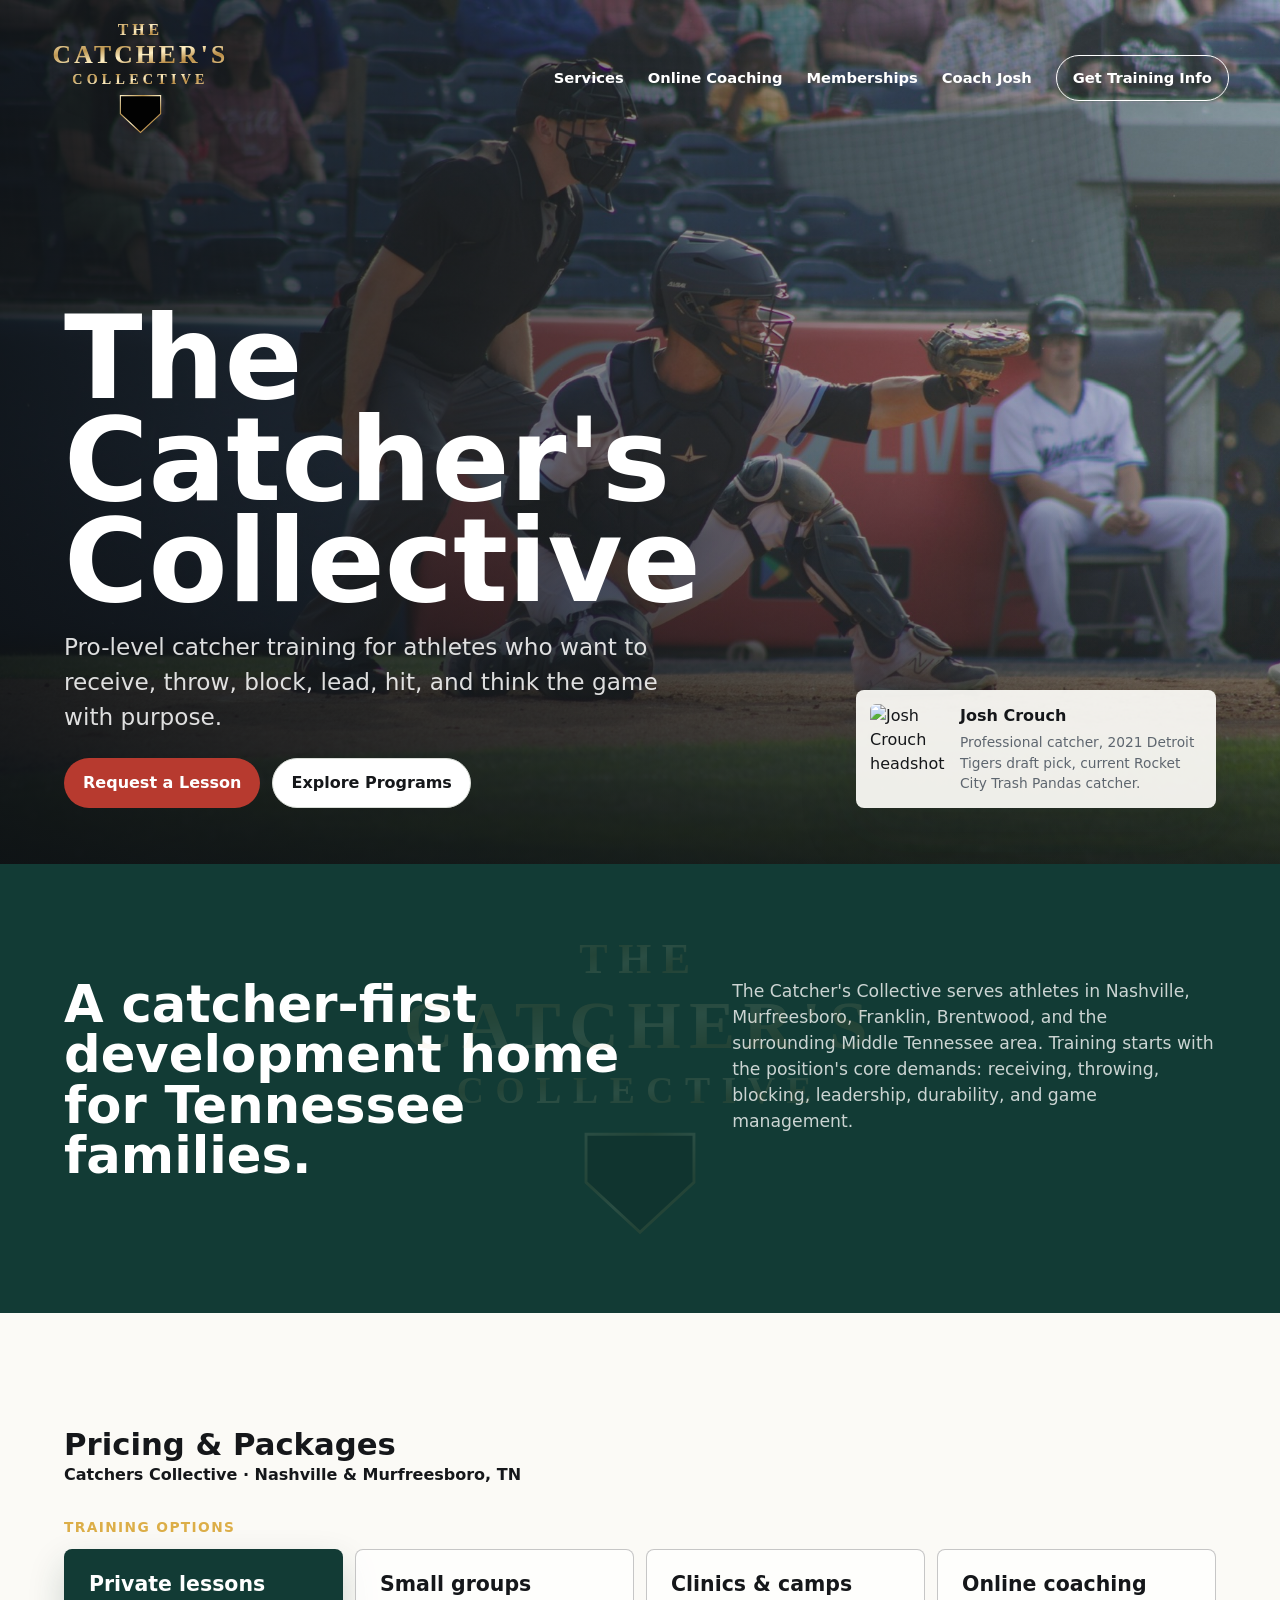
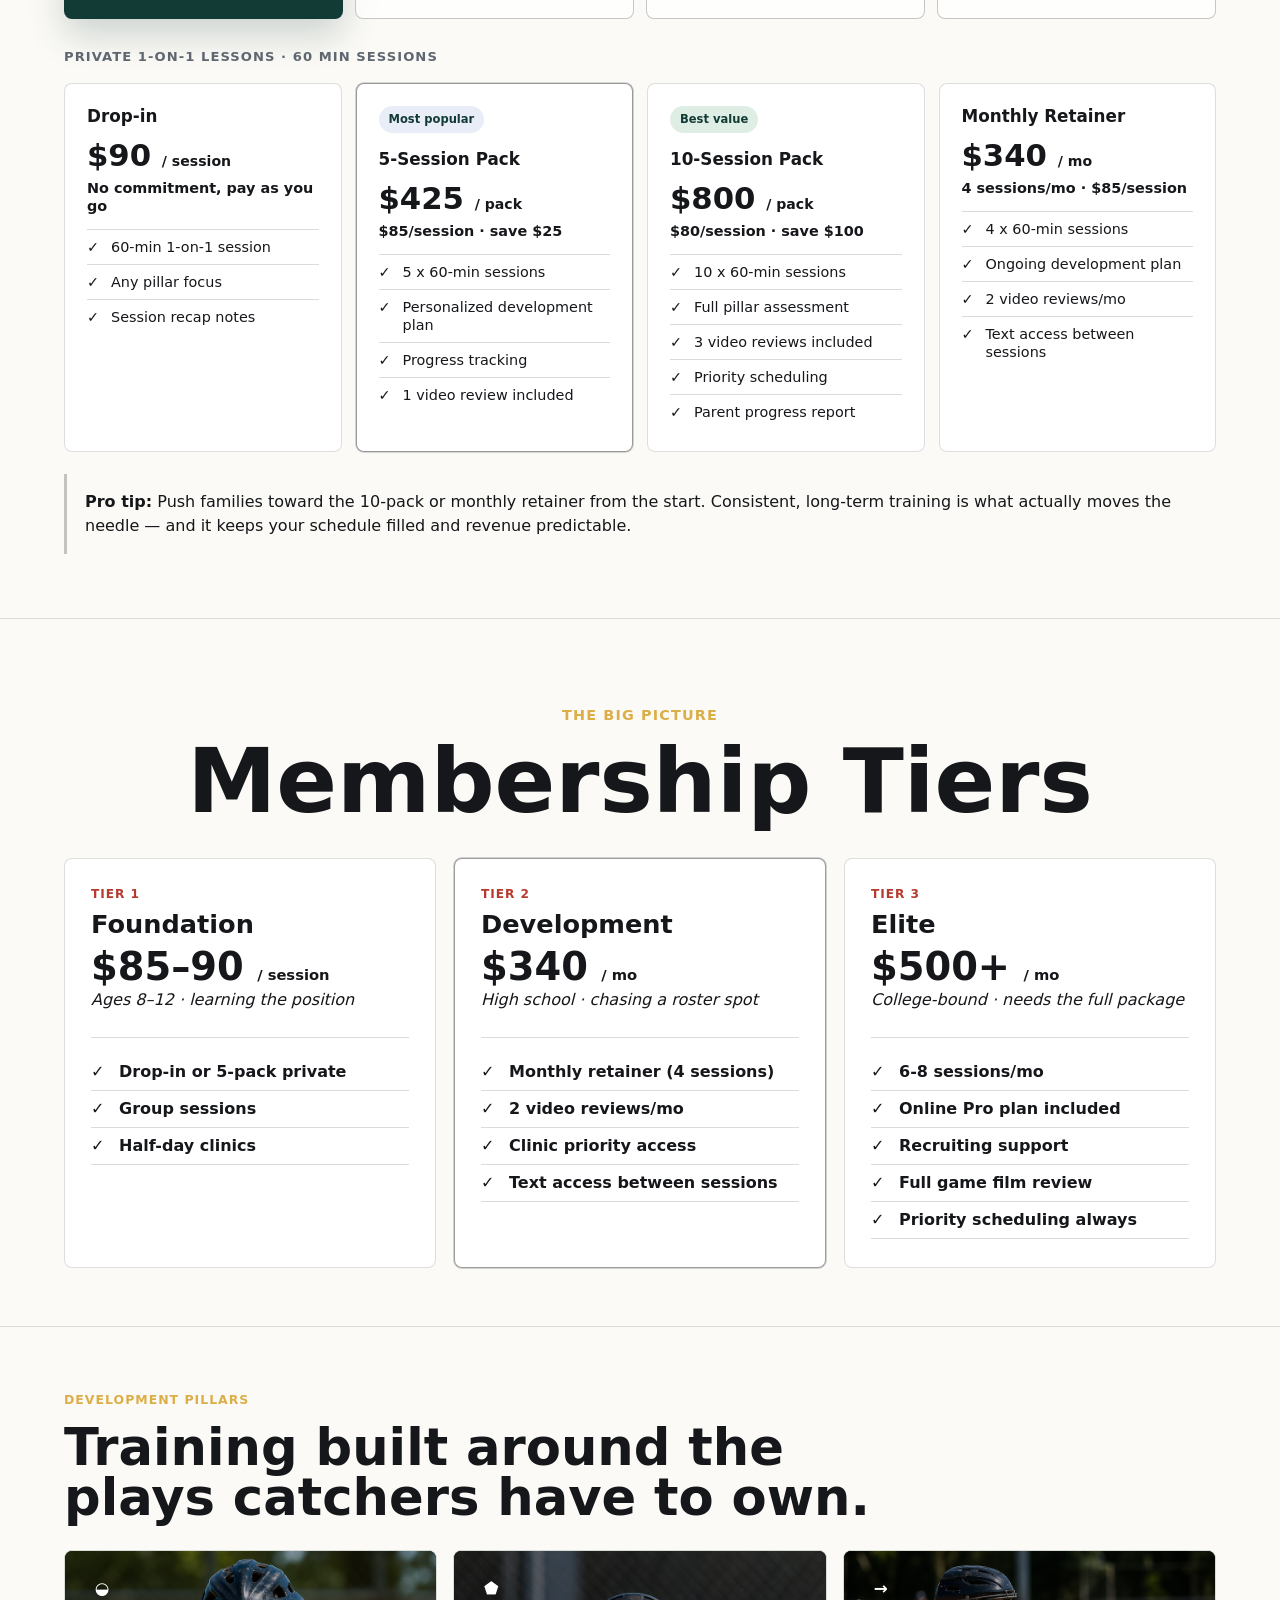
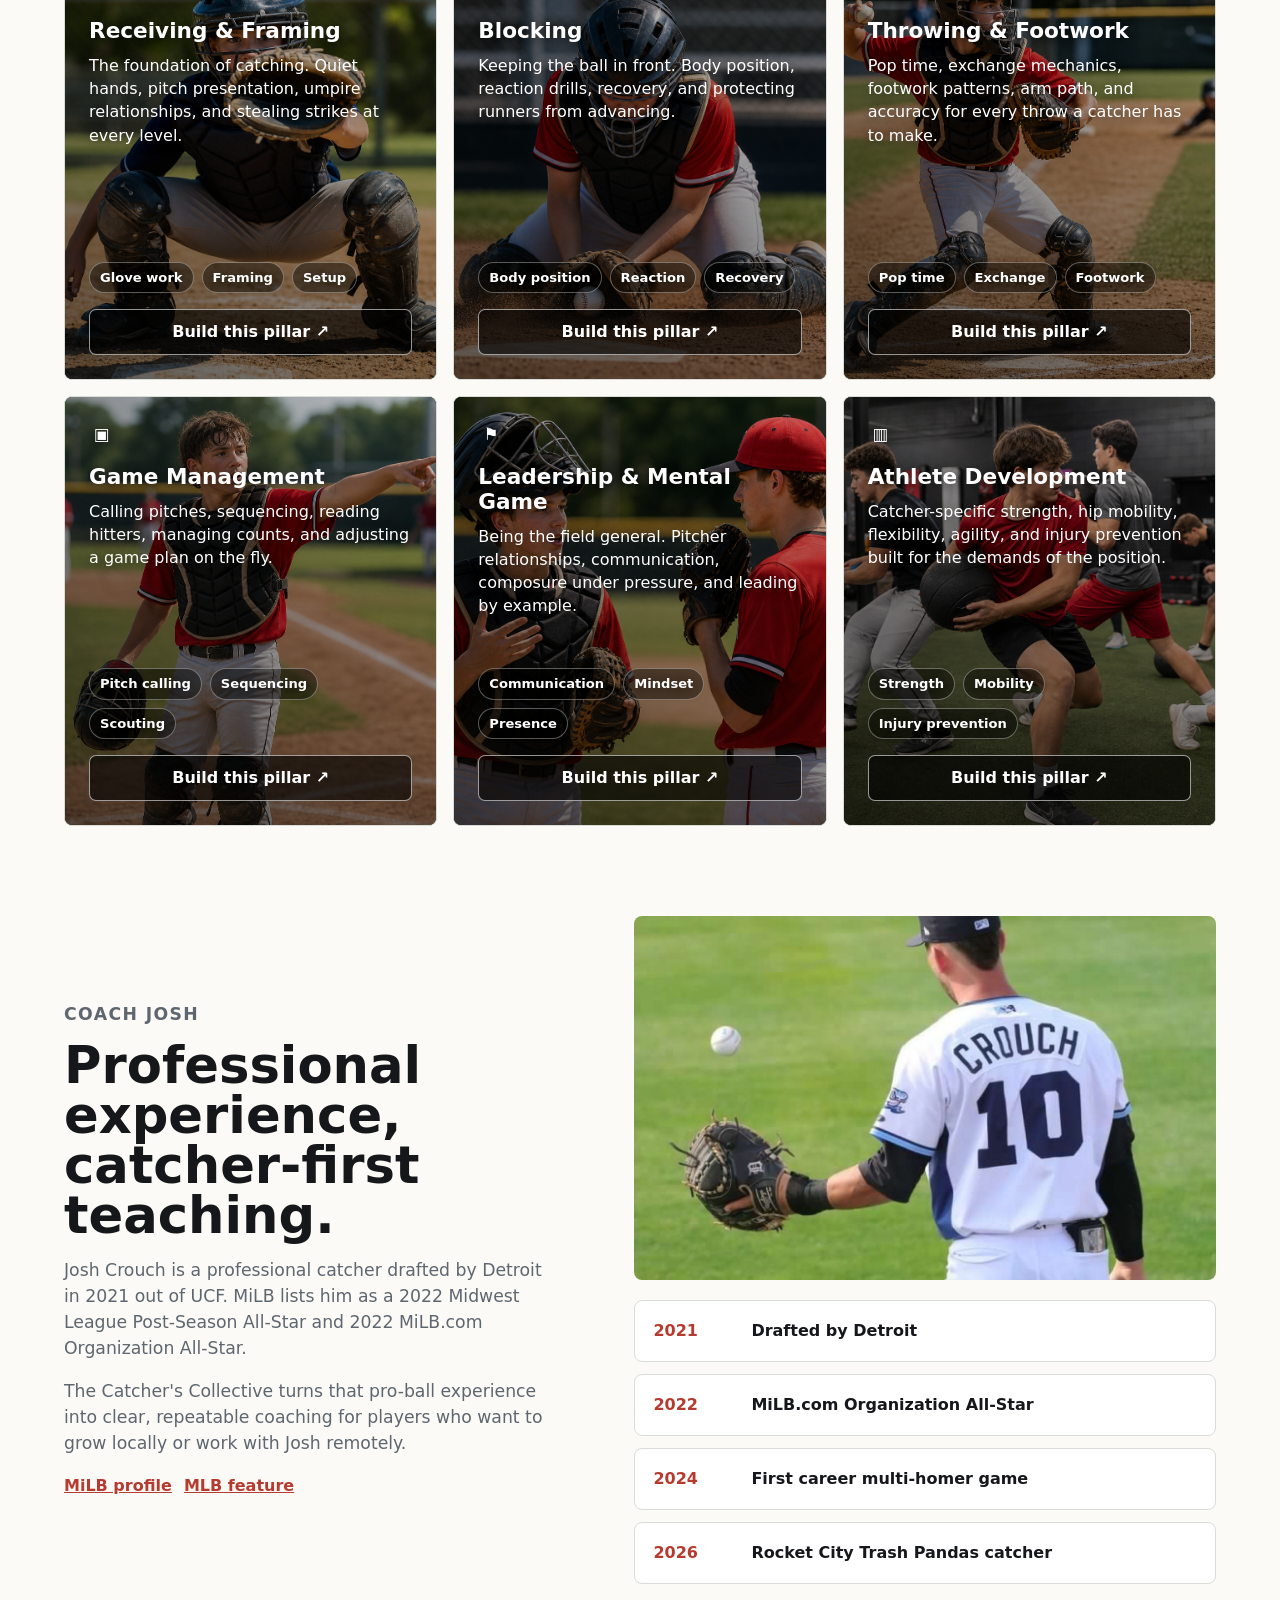
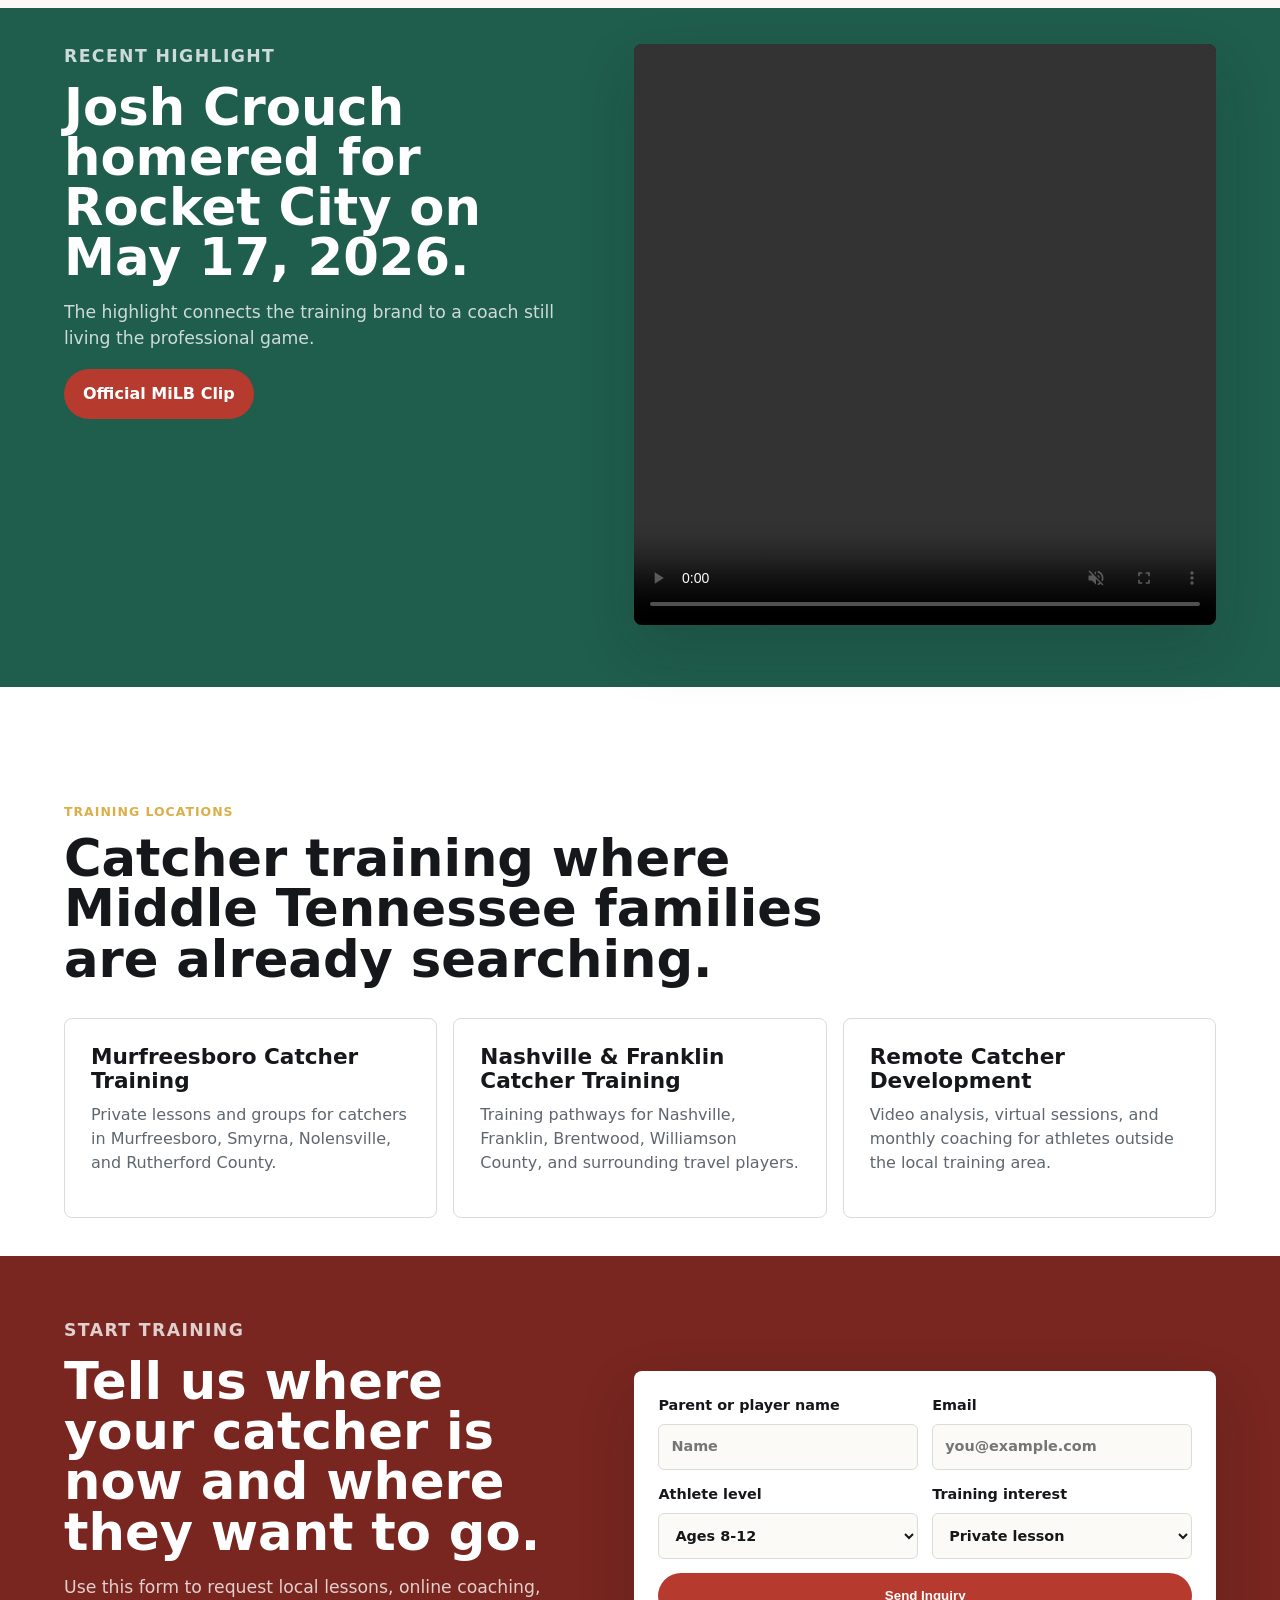
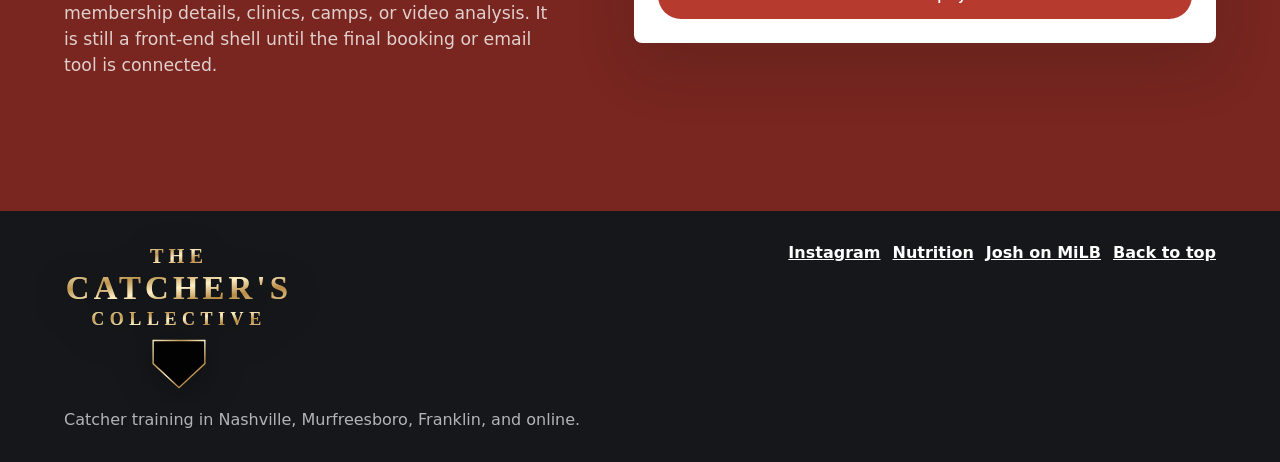
==== index.html @ 9e148c7b "Initial Catchers Collective site" ====
<!doctype html>
<html lang="en">
  <head>
    <meta charset="utf-8">
    <meta name="viewport" content="width=device-width, initial-scale=1">
    <title>The Catcher's Collective | Catcher Training in Nashville & Murfreesboro, TN</title>
    <meta
      name="description"
      content="Catcher training, group lessons, hitting instruction, online coaching, and virtual catcher development from pro catcher Josh Crouch in Middle Tennessee."
    >
    <link rel="preconnect" href="https://img.mlbstatic.com">
    <link rel="stylesheet" href="styles.css?v=20260529-solid-scroll-header">
  </head>
  <body>
    <header class="site-header" data-header>
      <a class="brand" href="#top" aria-label="The Catcher's Collective home">
        <img class="brand-logo" src="assets/brand/catchers-collective-wordmark.svg" alt="The Catcher's Collective logo">
        <span class="sr-only">The Catcher's Collective</span>
      </a>
      <nav class="nav" aria-label="Primary navigation">
        <a href="#services">Services</a>
        <a href="#training" data-package-link="online">Online Coaching</a>
        <a href="#memberships">Memberships</a>
        <a href="#coach">Coach Josh</a>
        <a class="nav-cta" href="#contact">Get Training Info</a>
      </nav>
    </header>

    <main id="top">
      <section class="hero">
        <img
          class="hero-media"
          src="assets/photos/josh-receiving-game.jpeg"
          alt="Josh Crouch receiving behind the plate during a game"
        >
        <div class="hero-overlay"></div>
        <div class="hero-content">
          <h1>The Catcher's Collective</h1>
          <p class="hero-copy">
            Pro-level catcher training for athletes who want to receive, throw, block, lead, hit,
            and think the game with purpose.
          </p>
          <div class="hero-actions">
            <a class="button primary" href="#contact">Request a Lesson</a>
            <a class="button secondary" href="#training">Explore Programs</a>
          </div>
        </div>
        <aside class="hero-panel" aria-label="Coach profile">
          <img
            src="https://img.mlbstatic.com/mlb-photos/image/upload/c_fill,g_auto/w_360/v1/people/676509/headshot/milb/current"
            alt="Josh Crouch headshot"
          >
          <div>
            <strong>Josh Crouch</strong>
            <span>Professional catcher, 2021 Detroit Tigers draft pick, current Rocket City Trash Pandas catcher.</span>
          </div>
        </aside>
      </section>

      <section id="services" class="intro band">
        <img class="section-brand-badge" src="assets/brand/catchers-collective-wordmark.svg" alt="" aria-hidden="true">
        <div class="intro-grid">
          <h2>A catcher-first development home for Tennessee families.</h2>
          <p>
            The Catcher's Collective serves athletes in Nashville, Murfreesboro, Franklin, Brentwood,
            and the surrounding Middle Tennessee area. Training starts with the position's core
            demands: receiving, throwing, blocking, leadership, durability, and game management.
          </p>
        </div>
      </section>

      <section id="training" class="section training-section">
        <div class="packages-header">
          <h2>Pricing &amp; Packages</h2>
          <p>Catchers Collective &middot; Nashville &amp; Murfreesboro, TN</p>
        </div>
        <p class="package-tabs-label">Training options</p>
        <div class="package-tabs" aria-label="Pricing package types">
          <button class="active" type="button" data-package-tab="private" aria-current="true">Private lessons</button>
          <button type="button" data-package-tab="groups">Small groups</button>
          <button type="button" data-package-tab="clinics">Clinics &amp; camps</button>
          <button type="button" data-package-tab="online">Online coaching</button>
        </div>
        <p class="package-kicker" data-package-kicker>Private 1-on-1 lessons &middot; 60 min sessions</p>
        <div class="package-grid private-package-grid" data-package-grid>
          <article class="package-card">
            <h3>Drop-in</h3>
            <strong>$90 <small>/ session</small></strong>
            <p>No commitment, pay as you go</p>
            <ul>
              <li>60-min 1-on-1 session</li>
              <li>Any pillar focus</li>
              <li>Session recap notes</li>
            </ul>
          </article>
          <article class="package-card emphasized">
            <span class="package-badge">Most popular</span>
            <h3>5-Session Pack</h3>
            <strong>$425 <small>/ pack</small></strong>
            <p>$85/session &middot; save $25</p>
            <ul>
              <li>5 x 60-min sessions</li>
              <li>Personalized development plan</li>
              <li>Progress tracking</li>
              <li>1 video review included</li>
            </ul>
          </article>
          <article class="package-card">
            <span class="package-badge value">Best value</span>
            <h3>10-Session Pack</h3>
            <strong>$800 <small>/ pack</small></strong>
            <p>$80/session &middot; save $100</p>
            <ul>
              <li>10 x 60-min sessions</li>
              <li>Full pillar assessment</li>
              <li>3 video reviews included</li>
              <li>Priority scheduling</li>
              <li>Parent progress report</li>
            </ul>
          </article>
          <article class="package-card">
            <h3>Monthly Retainer</h3>
            <strong>$340 <small>/ mo</small></strong>
            <p>4 sessions/mo &middot; $85/session</p>
            <ul>
              <li>4 x 60-min sessions</li>
              <li>Ongoing development plan</li>
              <li>2 video reviews/mo</li>
              <li>Text access between sessions</li>
            </ul>
          </article>
        </div>
        <aside class="package-revenue" data-package-note>
          <strong>Pro tip:</strong>
          <span>
            Push families toward the 10-pack or monthly retainer from the start. Consistent,
            long-term training is what actually moves the needle &mdash; and it keeps your schedule
            filled and revenue predictable.
          </span>
        </aside>
      </section>

      <section id="memberships" class="section membership-section">
        <div class="section-heading">
          <p class="section-kicker">The big picture</p>
          <h2>Membership Tiers</h2>
        </div>
        <div class="membership-grid">
          <article class="membership-card">
            <span>Tier 1</span>
            <h3>Foundation</h3>
            <strong>$85&ndash;90 <small>/ session</small></strong>
            <p>Ages 8&ndash;12 &middot; learning the position</p>
            <ul>
              <li>Drop-in or 5-pack private</li>
              <li>Group sessions</li>
              <li>Half-day clinics</li>
            </ul>
          </article>
          <article class="membership-card emphasized">
            <span>Tier 2</span>
            <h3>Development</h3>
            <strong>$340 <small>/ mo</small></strong>
            <p>High school &middot; chasing a roster spot</p>
            <ul>
              <li>Monthly retainer (4 sessions)</li>
              <li>2 video reviews/mo</li>
              <li>Clinic priority access</li>
              <li>Text access between sessions</li>
            </ul>
          </article>
          <article class="membership-card">
            <span>Tier 3</span>
            <h3>Elite</h3>
            <strong>$500+ <small>/ mo</small></strong>
            <p>College-bound &middot; needs the full package</p>
            <ul>
              <li>6-8 sessions/mo</li>
              <li>Online Pro plan included</li>
              <li>Recruiting support</li>
              <li>Full game film review</li>
              <li>Priority scheduling always</li>
            </ul>
          </article>
        </div>
      </section>

      <section id="pillars" class="development-section">
        <div class="section-heading">
          <p class="section-kicker">Development pillars</p>
          <h2>Training built around the plays catchers have to own.</h2>
        </div>
        <div class="development-grid">
          <article class="development-card pillar-card image-pillar">
            <img src="assets/photos/youth-catcher-receiving.png" alt="Youth catcher squatted in receiving stance with glove extended">
            <div class="image-pillar-content">
              <span class="pillar-icon">◒</span>
              <h3>Receiving &amp; Framing</h3>
              <p>
                The foundation of catching. Quiet hands, pitch presentation, umpire relationships,
                and stealing strikes at every level.
              </p>
              <div class="pillar-tags">
                <span>Glove work</span>
                <span>Framing</span>
                <span>Setup</span>
              </div>
              <a href="#contact">Build this pillar ↗</a>
            </div>
          </article>
          <article class="development-card pillar-card image-pillar">
            <img src="assets/photos/youth-catcher-blocking.png" alt="Catcher in red uniform collapsed into blocking stance stopping a wild pitch">
            <div class="image-pillar-content">
              <span class="pillar-icon">⬟</span>
              <h3>Blocking</h3>
              <p>
                Keeping the ball in front. Body position, reaction drills, recovery, and protecting
                runners from advancing.
              </p>
              <div class="pillar-tags">
                <span>Body position</span>
                <span>Reaction</span>
                <span>Recovery</span>
              </div>
              <a href="#contact">Build this pillar ↗</a>
            </div>
          </article>
          <article class="development-card pillar-card image-pillar">
            <img src="assets/photos/youth-catcher-throwing.png" alt="Catcher in red uniform throwing to catch a runner stealing second base">
            <div class="image-pillar-content">
              <span class="pillar-icon">→</span>
              <h3>Throwing &amp; Footwork</h3>
              <p>
                Pop time, exchange mechanics, footwork patterns, arm path, and accuracy for every
                throw a catcher has to make.
              </p>
              <div class="pillar-tags">
                <span>Pop time</span>
                <span>Exchange</span>
                <span>Footwork</span>
              </div>
              <a href="#contact">Build this pillar ↗</a>
            </div>
          </article>
          <article class="development-card pillar-card image-pillar">
            <img src="assets/photos/youth-catcher-game-management.png" alt="Catcher with helmet off pointing toward the field to manage the defense">
            <div class="image-pillar-content">
              <span class="pillar-icon">▣</span>
              <h3>Game Management</h3>
              <p>
                Calling pitches, sequencing, reading hitters, managing counts, and adjusting a game
                plan on the fly.
              </p>
              <div class="pillar-tags">
                <span>Pitch calling</span>
                <span>Sequencing</span>
                <span>Scouting</span>
              </div>
              <a href="#contact">Build this pillar ↗</a>
            </div>
          </article>
          <article class="development-card pillar-card image-pillar">
            <img src="assets/photos/youth-catcher-leadership.png" alt="Catcher and pitcher talking on the field during a mound visit">
            <div class="image-pillar-content">
              <span class="pillar-icon">⚑</span>
              <h3>Leadership &amp; Mental Game</h3>
              <p>
                Being the field general. Pitcher relationships, communication, composure under
                pressure, and leading by example.
              </p>
              <div class="pillar-tags">
                <span>Communication</span>
                <span>Mindset</span>
                <span>Presence</span>
              </div>
              <a href="#contact">Build this pillar ↗</a>
            </div>
          </article>
          <article class="development-card pillar-card image-pillar">
            <img src="assets/photos/youth-baseball-gym-training.png" alt="Youth baseball players training together in a gym for strength and mobility">
            <div class="image-pillar-content">
              <span class="pillar-icon">▥</span>
              <h3>Athlete Development</h3>
              <p>
                Catcher-specific strength, hip mobility, flexibility, agility, and injury prevention
                built for the demands of the position.
              </p>
              <div class="pillar-tags">
                <span>Strength</span>
                <span>Mobility</span>
                <span>Injury prevention</span>
              </div>
              <a href="#contact">Build this pillar ↗</a>
            </div>
          </article>
        </div>
      </section>

      <section id="coach" class="section coach-section">
        <div class="coach-copy">
          <p class="section-kicker">Coach Josh</p>
          <h2>Professional experience, catcher-first teaching.</h2>
          <p>
            Josh Crouch is a professional catcher drafted by Detroit in 2021 out of UCF. MiLB lists
            him as a 2022 Midwest League Post-Season All-Star and 2022 MiLB.com Organization All-Star.
          </p>
          <p>
            The Catcher's Collective turns that pro-ball experience into clear, repeatable coaching
            for players who want to grow locally or work with Josh remotely.
          </p>
          <div class="source-links">
            <a href="https://www.milb.com/player/josh-crouch-676509" target="_blank" rel="noreferrer">MiLB profile</a>
            <a href="https://www.mlb.com/news/josh-crouch-joins-tigers-top-prospects" target="_blank" rel="noreferrer">MLB feature</a>
          </div>
        </div>
        <div class="timeline" aria-label="Josh Crouch career notes">
          <img class="timeline-photo" src="assets/photos/josh-crouch-back.jpeg" alt="Josh Crouch in uniform with Crouch number 10 on his back">
          <div><span>2021</span><strong>Drafted by Detroit</strong></div>
          <div><span>2022</span><strong>MiLB.com Organization All-Star</strong></div>
          <div><span>2024</span><strong>First career multi-homer game</strong></div>
          <div><span>2026</span><strong>Rocket City Trash Pandas catcher</strong></div>
        </div>
      </section>

      <section id="highlight" class="section highlight">
        <div class="highlight-copy">
          <p class="section-kicker">Recent highlight</p>
          <h2>Josh Crouch homered for Rocket City on May 17, 2026.</h2>
          <p>
            The highlight connects the training brand to a coach still living the professional game.
          </p>
          <a class="button primary" href="https://www.milb.com/video/josh-crouch-homers-1-on-a-fly-ball-to-left-field?t=playerid-676509" target="_blank" rel="noreferrer">
            Official MiLB Clip
          </a>
        </div>
        <div class="video-panel">
          <video
            src="assets/josh-crouch-home-run.mp4"
            title="Josh Crouch home run highlight"
            autoplay
            muted
            loop
            playsinline
            preload="metadata"
            controls
            data-autoplay-video
          ></video>
        </div>
      </section>

      <section class="section locations">
        <div class="section-heading">
          <p class="section-kicker">Training locations</p>
          <h2>Catcher training where Middle Tennessee families are already searching.</h2>
        </div>
        <div class="location-grid">
          <article>
            <h3>Murfreesboro Catcher Training</h3>
            <p>Private lessons and groups for catchers in Murfreesboro, Smyrna, Nolensville, and Rutherford County.</p>
          </article>
          <article>
            <h3>Nashville & Franklin Catcher Training</h3>
            <p>Training pathways for Nashville, Franklin, Brentwood, Williamson County, and surrounding travel players.</p>
          </article>
          <article>
            <h3>Remote Catcher Development</h3>
            <p>Video analysis, virtual sessions, and monthly coaching for athletes outside the local training area.</p>
          </article>
        </div>
      </section>

      <section id="contact" class="contact-section">
        <div>
          <p class="section-kicker">Start training</p>
          <h2>Tell us where your catcher is now and where they want to go.</h2>
          <p>
            Use this form to request local lessons, online coaching, membership details, clinics,
            camps, or video analysis. It is still a front-end shell until the final booking or email
            tool is connected.
          </p>
        </div>
        <form class="lead-form" action="#" method="post">
          <label>
            Parent or player name
            <input name="name" type="text" placeholder="Name">
          </label>
          <label>
            Email
            <input name="email" type="email" placeholder="you@example.com">
          </label>
          <label>
            Athlete level
            <select name="level">
              <option>Ages 8-12</option>
              <option>Middle school</option>
              <option>High school</option>
              <option>College-bound</option>
              <option>Remote player</option>
            </select>
          </label>
          <label>
            Training interest
            <select name="interest">
              <option>Private lesson</option>
              <option>Small group</option>
              <option>Clinic or camp</option>
              <option>Video analysis</option>
              <option>Online Starter Plan</option>
              <option>Online Pro Plan</option>
              <option>Elite membership</option>
            </select>
          </label>
          <button class="button primary" type="submit">Send Inquiry</button>
        </form>
      </section>
    </main>

    <footer class="footer">
      <div>
        <img class="footer-logo" src="assets/brand/catchers-collective-wordmark.svg" alt="The Catcher's Collective">
        <span>Catcher training in Nashville, Murfreesboro, Franklin, and online.</span>
      </div>
      <div class="footer-links">
        <a href="https://www.instagram.com/joshua__crouch/" target="_blank" rel="noreferrer">Instagram</a>
        <a href="idlife.html">Nutrition</a>
        <a href="https://www.milb.com/player/josh-crouch-676509" target="_blank" rel="noreferrer">Josh on MiLB</a>
        <a href="#top">Back to top</a>
      </div>
    </footer>

    <script src="script.js?v=20260529-sticky-hover-tabs"></script>
  </body>
</html>
---- styles.css ----
:root {
  --ink: #15171a;
  --muted: #5e666f;
  --paper: #fbfaf6;
  --white: #ffffff;
  --line: #d9ddd7;
  --clay: #b73a2f;
  --clay-dark: #78261f;
  --field: #1f5d4c;
  --field-dark: #123b35;
  --gold: #dcae48;
  --sky: #dfeaf0;
  --shadow: 0 24px 60px rgba(21, 23, 26, 0.16);
}

* {
  box-sizing: border-box;
}

html {
  scroll-behavior: smooth;
}

body {
  margin: 0;
  color: var(--ink);
  background: var(--paper);
  font-family: Inter, ui-sans-serif, system-ui, -apple-system, BlinkMacSystemFont, "Segoe UI", sans-serif;
  line-height: 1.5;
  overflow-x: hidden;
}

a {
  color: inherit;
}

img {
  display: block;
  max-width: 100%;
}

.site-header {
  position: fixed;
  top: 0;
  left: 0;
  z-index: 20;
  width: 100%;
  display: flex;
  align-items: center;
  justify-content: space-between;
  gap: 24px;
  padding: 18px clamp(18px, 4vw, 56px);
  color: var(--white);
  transition: background 180ms ease, color 180ms ease, box-shadow 180ms ease;
}

.site-header::before {
  display: none;
}

.site-header.scrolled {
  color: var(--white);
  background: rgba(3, 3, 2, 0.92);
  box-shadow: 0 8px 30px rgba(21, 23, 26, 0.22);
  backdrop-filter: blur(14px);
}

.site-header.compact {
  color: var(--white);
  background: rgba(3, 3, 2, 0.92);
  box-shadow: 0 8px 30px rgba(21, 23, 26, 0.22);
  backdrop-filter: blur(14px);
}

.brand {
  display: inline-flex;
  align-items: center;
  gap: 10px;
  font-weight: 800;
  text-decoration: none;
  letter-spacing: 0;
}

.brand-logo {
  width: clamp(146px, 14vw, 218px);
  height: auto;
  display: block;
  border-radius: 4px;
  filter: drop-shadow(0 8px 16px rgba(0, 0, 0, 0.24));
}

.sr-only {
  position: absolute;
  width: 1px;
  height: 1px;
  padding: 0;
  margin: -1px;
  overflow: hidden;
  clip: rect(0, 0, 0, 0);
  white-space: nowrap;
  border: 0;
}

.nav {
  display: flex;
  align-items: center;
  gap: clamp(12px, 2vw, 24px);
  font-size: 0.92rem;
  font-weight: 700;
}

.nav a {
  text-decoration: none;
}

.nav-cta {
  padding: 11px 16px;
  border: 1px solid currentColor;
  border-radius: 999px;
}

.hero {
  position: relative;
  min-height: 96vh;
  display: grid;
  align-items: end;
  padding: 140px clamp(18px, 5vw, 72px) 56px;
  overflow: hidden;
  color: var(--white);
}

.hero-media,
.hero-overlay {
  position: absolute;
  inset: 0;
  width: 100%;
  height: 100%;
}

.hero-media {
  object-fit: cover;
}

.hero-overlay {
  background:
    linear-gradient(90deg, rgba(12, 16, 20, 0.86) 0%, rgba(12, 16, 20, 0.54) 46%, rgba(12, 16, 20, 0.1) 100%),
    linear-gradient(0deg, rgba(12, 16, 20, 0.86) 0%, rgba(12, 16, 20, 0) 48%);
}

.hero-content {
  position: relative;
  z-index: 2;
  width: min(760px, 100%);
  min-width: 0;
}

.eyebrow,
.section-kicker {
  margin: 0 0 12px;
  color: var(--gold);
  font-size: 0.78rem;
  font-weight: 900;
  letter-spacing: 0.08em;
  text-transform: uppercase;
}

h1,
h2,
h3,
p {
  margin-top: 0;
}

h1 {
  margin-bottom: 18px;
  max-width: 780px;
  font-size: clamp(3.2rem, 9vw, 8.7rem);
  line-height: 0.88;
  letter-spacing: 0;
  overflow-wrap: break-word;
}

h2 {
  margin-bottom: 18px;
  font-size: clamp(2rem, 4vw, 4.6rem);
  line-height: 0.98;
  letter-spacing: 0;
  overflow-wrap: break-word;
}

h3 {
  margin-bottom: 10px;
  font-size: 1.35rem;
  line-height: 1.12;
}

.hero-copy {
  max-width: 650px;
  color: rgba(255, 255, 255, 0.86);
  font-size: clamp(1.1rem, 2vw, 1.45rem);
}

.hero-actions,
.source-links,
.footer-links {
  display: flex;
  flex-wrap: wrap;
  gap: 12px;
}

.button {
  display: inline-flex;
  align-items: center;
  justify-content: center;
  min-height: 46px;
  padding: 12px 18px;
  border-radius: 999px;
  font-weight: 900;
  text-decoration: none;
  border: 1px solid transparent;
  cursor: pointer;
}

.button.primary {
  color: var(--white);
  background: var(--clay);
}

.button.secondary {
  color: var(--ink);
  background: var(--white);
  border-color: var(--line);
}

.button.disabled {
  pointer-events: none;
  opacity: 0.7;
}

.hero-panel {
  position: absolute;
  right: clamp(18px, 5vw, 72px);
  bottom: 56px;
  z-index: 3;
  display: grid;
  grid-template-columns: 76px 1fr;
  gap: 14px;
  width: min(360px, calc(100% - 36px));
  padding: 14px;
  background: rgba(251, 250, 246, 0.94);
  color: var(--ink);
  border-radius: 8px;
  box-shadow: var(--shadow);
}

.hero-panel img {
  width: 76px;
  height: 76px;
  object-fit: cover;
  border-radius: 6px;
}

.hero-panel strong,
.hero-panel span {
  display: block;
}

.hero-panel span {
  margin-top: 4px;
  color: var(--muted);
  font-size: 0.86rem;
}

.band {
  background: var(--field-dark);
  color: var(--white);
}

.intro,
.section,
.split-section,
.contact-section {
  padding: clamp(64px, 9vw, 118px) clamp(18px, 5vw, 72px);
}

section[id] {
  scroll-margin-top: 132px;
}

.intro {
  position: relative;
  overflow: hidden;
}

.section-brand-badge {
  position: absolute;
  left: 50%;
  top: 50%;
  width: min(480px, 42vw);
  opacity: 0.1;
  border-radius: 6px;
  pointer-events: none;
  transform: translate(-50%, -50%);
}

.intro-grid {
  display: grid;
  grid-template-columns: minmax(0, 1.1fr) minmax(280px, 0.9fr);
  gap: clamp(28px, 6vw, 82px);
  align-items: start;
}

.intro-grid p,
.copy-block p,
.academy-copy p,
.highlight-copy p,
.coach-copy p,
.contact-section p,
.subpage-hero p {
  color: var(--muted);
  font-size: 1.08rem;
}

.band .intro-grid p {
  color: rgba(255, 255, 255, 0.78);
}

.section-heading {
  width: min(840px, 100%);
  margin-bottom: 34px;
}

.training-section {
  padding-bottom: clamp(36px, 5vw, 64px);
  background: var(--paper);
  color: var(--ink);
}

.packages-header {
  margin-bottom: 18px;
}

.packages-header h2 {
  margin: 0 0 2px;
  color: var(--ink);
  font-size: clamp(1.55rem, 2.4vw, 2.15rem);
  line-height: 1.05;
  letter-spacing: 0;
}

.packages-header p {
  margin: 0;
  color: var(--ink);
  font-weight: 700;
}

.package-tabs-label {
  margin: 30px 0 12px;
  color: var(--gold);
  font-size: 0.86rem;
  font-weight: 900;
  letter-spacing: 0.1em;
  text-transform: uppercase;
}

.package-tabs {
  display: grid;
  grid-template-columns: repeat(4, minmax(0, 1fr));
  gap: 12px;
  margin-bottom: 28px;
}

.package-tabs button {
  display: inline-flex;
  align-items: center;
  min-width: 0;
  min-height: 70px;
  padding: 18px 24px;
  color: var(--ink);
  background: rgba(255, 255, 255, 0.7);
  border: 1px solid rgba(21, 23, 26, 0.24);
  border-radius: 8px;
  cursor: pointer;
  font-size: clamp(1rem, 1.6vw, 1.35rem);
  font-weight: 800;
  font-family: inherit;
  line-height: 1.1;
  text-decoration: none;
}

.package-tabs button.active {
  color: var(--white);
  background: var(--field-dark);
  border-color: rgba(18, 59, 53, 0.72);
  box-shadow: 0 16px 36px rgba(18, 59, 53, 0.2);
}

.package-tabs button:focus-visible {
  outline: 2px solid rgba(21, 23, 26, 0.42);
  outline-offset: 2px;
}

.package-kicker {
  margin: 0 0 16px;
  color: var(--muted);
  font-size: 0.82rem;
  font-weight: 900;
  letter-spacing: 0.08em;
  text-transform: uppercase;
}

.package-grid {
  display: grid;
  grid-template-columns: repeat(3, minmax(0, 1fr));
  gap: 14px;
}

.private-package-grid {
  grid-template-columns: repeat(4, minmax(0, 1fr));
}

.package-card {
  min-width: 0;
  min-height: 300px;
  padding: 22px;
  background: var(--white);
  border: 1px solid rgba(21, 23, 26, 0.14);
  border-radius: 8px;
  transition: background 180ms ease, border-color 180ms ease, box-shadow 180ms ease, color 180ms ease, transform 180ms ease;
}

.package-card.emphasized {
  border-color: rgba(21, 23, 26, 0.44);
  box-shadow: 0 0 0 1px rgba(21, 23, 26, 0.16);
}

.package-card:hover,
.package-card:focus-within {
  color: var(--white);
  background: var(--field-dark);
  border-color: rgba(18, 59, 53, 0.72);
  box-shadow: 0 18px 48px rgba(18, 59, 53, 0.24);
  transform: translateY(-4px);
}

.package-card:hover h3,
.package-card:hover strong,
.package-card:hover p,
.package-card:hover li,
.package-card:focus-within h3,
.package-card:focus-within strong,
.package-card:focus-within p,
.package-card:focus-within li {
  color: var(--white);
}

.package-card:hover li,
.package-card:focus-within li {
  border-top-color: rgba(255, 255, 255, 0.22);
}

.package-card:hover li::before,
.package-card:focus-within li::before {
  color: var(--white);
}

.package-card:hover .package-badge,
.package-card:focus-within .package-badge {
  color: var(--gold);
  background: var(--clay);
}

.package-badge {
  display: inline-flex;
  width: max-content;
  max-width: 100%;
  margin-bottom: 16px;
  padding: 5px 10px;
  color: var(--field-dark);
  background: #e9edf8;
  border-radius: 999px;
  font-size: 0.72rem;
  font-weight: 900;
}

.package-badge.value {
  background: #dfeee5;
}

.package-card h3 {
  margin: 0 0 14px;
  color: var(--ink);
  font-size: 1.05rem;
  line-height: 1.2;
}

.package-card strong {
  display: block;
  color: var(--ink);
  font-size: clamp(1.7rem, 2.4vw, 2.18rem);
  line-height: 1;
}

.package-card strong small {
  font-size: 0.88rem;
  font-weight: 800;
}

.package-card p {
  margin: 8px 0 14px;
  color: var(--ink);
  font-size: 0.9rem;
  font-weight: 700;
  line-height: 1.25;
}

.package-card ul {
  display: grid;
  gap: 0;
  margin: 0;
  padding: 0;
  list-style: none;
}

.package-card li {
  position: relative;
  padding: 8px 0 8px 24px;
  color: var(--ink);
  font-size: 0.9rem;
  line-height: 1.25;
  border-top: 1px solid var(--line);
}

.package-card li::before {
  content: "✓";
  position: absolute;
  left: 0;
  top: 8px;
  color: var(--ink);
  font-weight: 800;
}

.package-revenue {
  margin-top: 22px;
  padding: 16px 0 16px 18px;
  border-left: 3px solid rgba(21, 23, 26, 0.24);
  color: var(--ink);
}

.package-revenue strong {
  font-weight: 900;
}

.package-revenue span {
  color: var(--ink);
}

.program-grid,
.location-grid,
.product-grid {
  display: grid;
  grid-template-columns: repeat(3, minmax(0, 1fr));
  gap: 16px;
}

@media (max-width: 640px) {
  .training-map-section {
    background-position: 42% 50%;
    background-size: 230% auto;
  }

  .training-map-section::before {
    display: none;
  }
}

.development-section {
  padding: clamp(34px, 5vw, 64px) clamp(18px, 5vw, 72px) clamp(24px, 4vw, 42px);
  background: var(--paper);
  color: var(--ink);
  border-top: 1px solid var(--line);
}

.development-section .section-heading {
  margin-bottom: 28px;
}

.development-section .section-kicker {
  color: var(--gold);
}

.development-section h2 {
  color: var(--ink);
}

.development-grid {
  display: grid;
  grid-template-columns: repeat(3, minmax(0, 1fr));
  gap: 16px;
}

.development-card {
  min-width: 0;
  display: flex;
  flex-direction: column;
  min-height: 310px;
  padding: 24px;
  background: var(--white);
  border: 1px solid var(--line);
  border-radius: 8px;
}

.image-pillar {
  position: relative;
  justify-content: flex-end;
  overflow: hidden;
  min-height: 430px;
  padding: 0;
  color: var(--white);
  background: var(--field-dark);
  isolation: isolate;
}

.image-pillar img {
  position: absolute;
  inset: 0;
  z-index: -2;
  width: 100%;
  height: 100%;
  object-fit: cover;
  object-position: center center;
}

.image-pillar::after {
  content: "";
  position: absolute;
  inset: 0;
  z-index: -1;
  background:
    linear-gradient(180deg, rgba(3, 3, 2, 0.09), rgba(3, 3, 2, 0.46)),
    linear-gradient(90deg, rgba(3, 3, 2, 0.31), rgba(3, 3, 2, 0.08));
}

.image-pillar-content {
  display: flex;
  flex-direction: column;
  min-height: 100%;
  padding: 24px;
  text-shadow: 0 2px 12px rgba(0, 0, 0, 0.58);
}

.pillar-icon {
  display: inline-grid;
  place-items: center;
  width: 26px;
  height: 26px;
  margin-bottom: 18px;
  color: var(--field-dark);
  font-size: 1.05rem;
  font-weight: 900;
}

.image-pillar .pillar-icon,
.image-pillar h3,
.image-pillar p {
  color: var(--white);
}

.image-pillar .pillar-tags span {
  color: var(--white);
  background: rgba(3, 3, 2, 0.42);
  border-color: rgba(255, 255, 255, 0.28);
}

.image-pillar a {
  color: var(--white);
  border-color: rgba(255, 255, 255, 0.5);
  background: rgba(3, 3, 2, 0.58);
  text-shadow: none;
}

.development-card h3 {
  margin: 0 0 10px;
  color: var(--ink);
  font-size: clamp(1.15rem, 1.7vw, 1.35rem);
  line-height: 1.15;
}

.development-card p {
  margin: 0 0 16px;
  color: var(--ink);
  line-height: 1.45;
}

.pillar-tags {
  display: flex;
  flex-wrap: wrap;
  gap: 8px;
  margin: auto 0 16px;
}

.pillar-tags span {
  padding: 5px 10px;
  color: var(--ink);
  background: var(--paper);
  border: 1px solid var(--line);
  border-radius: 999px;
  font-size: 0.82rem;
  font-weight: 700;
}

.development-card a {
  display: inline-flex;
  justify-content: center;
  width: 100%;
  padding: 10px 14px;
  color: var(--ink);
  border: 1px solid rgba(21, 23, 26, 0.3);
  border-radius: 7px;
  font-weight: 900;
  text-decoration: none;
}

.image-pillar,
.image-pillar .pillar-icon,
.image-pillar h3,
.image-pillar p,
.image-pillar .pillar-tags span,
.image-pillar a {
  color: var(--white);
}

.image-pillar .pillar-tags span {
  background: rgba(3, 3, 2, 0.42);
  border-color: rgba(255, 255, 255, 0.34);
}

.image-pillar a {
  border-color: rgba(255, 255, 255, 0.58);
  background: rgba(3, 3, 2, 0.62);
}

.product-grid {
  grid-template-columns: repeat(4, minmax(0, 1fr));
}

.program-card,
.location-grid article,
.product-card,
.nutrition-card {
  min-width: 0;
  padding: 26px;
  background: var(--white);
  border: 1px solid var(--line);
  border-radius: 8px;
}

.training-section .program-card {
  color: var(--ink);
  background: rgba(255, 255, 255, 0.94);
  box-shadow: 0 18px 50px rgba(21, 23, 26, 0.18);
}

.training-section .program-card.image-card {
  position: relative;
  overflow: hidden;
  color: var(--white);
  background:
    linear-gradient(180deg, rgba(3, 3, 2, 0.2), rgba(3, 3, 2, 0.86)),
    var(--ink);
  isolation: isolate;
}

.training-section .program-card.image-card::before {
  content: "";
  position: absolute;
  inset: 0;
  z-index: -2;
  background: center/cover no-repeat;
  transform: scale(1.02);
}

.training-section .program-card.private-card::before {
  background-image: url("assets/photos/josh-crouch-back.jpeg");
}

.training-section .program-card.image-card::after {
  content: "";
  position: absolute;
  inset: 0;
  z-index: -1;
  background: linear-gradient(180deg, rgba(3, 3, 2, 0.1), rgba(3, 3, 2, 0.82));
}

.training-section .program-card h3 {
  color: var(--ink);
}

.training-section .program-card p,
.training-section .program-card li {
  color: #343b42;
}

.training-section .program-card.image-card h3,
.training-section .program-card.image-card p,
.training-section .program-card.image-card li {
  color: var(--white);
}

.training-section .program-card.image-card .card-number {
  color: var(--gold);
}

.online-section {
  background: var(--paper);
}

.online-section .section-heading p {
  max-width: 760px;
  color: var(--muted);
  font-size: 1.08rem;
}

.pricing-grid {
  display: grid;
  grid-template-columns: repeat(4, minmax(0, 1fr));
  gap: 16px;
  align-items: stretch;
}

.price-card {
  position: relative;
  min-width: 0;
  display: flex;
  flex-direction: column;
  gap: 16px;
  min-height: 470px;
  padding: 26px;
  background: var(--white);
  border: 1px solid var(--line);
  border-radius: 8px;
  box-shadow: 0 18px 46px rgba(21, 23, 26, 0.08);
}

.price-card.featured {
  color: var(--white);
  background:
    linear-gradient(145deg, rgba(18, 59, 53, 0.98), rgba(31, 93, 76, 0.96)),
    var(--field-dark);
  border-color: rgba(255, 255, 255, 0.18);
  transform: translateY(-10px);
}

.plan-label,
.badge,
.membership-card span {
  width: max-content;
  max-width: 100%;
  color: var(--clay);
  font-size: 0.76rem;
  font-weight: 900;
  letter-spacing: 0.08em;
  text-transform: uppercase;
}

.price-card.featured .plan-label,
.price-card.featured .badge {
  color: var(--gold);
}

.badge {
  padding: 6px 9px;
  color: var(--white);
  background: var(--clay);
  border-radius: 999px;
}

.muted-badge {
  color: var(--field-dark);
  background: var(--sky);
}

.price-card h3 {
  margin: 0;
  font-size: clamp(2.1rem, 3vw, 3.1rem);
  line-height: 0.95;
}

.price-card h3 small {
  font-size: 1rem;
  font-weight: 800;
}

.price-card p {
  margin: 0;
  color: var(--muted);
}

.price-card.featured p,
.price-card.featured li {
  color: rgba(255, 255, 255, 0.78);
}

.price-card ul {
  margin: 0;
  padding-left: 18px;
  color: var(--muted);
}

.price-card .button {
  margin-top: auto;
  width: 100%;
}

.revenue-note {
  display: grid;
  grid-template-columns: 170px 1fr;
  gap: 18px;
  align-items: center;
  margin-top: 18px;
  padding: 22px;
  color: var(--white);
  background: var(--ink);
  border-radius: 8px;
}

.revenue-note strong {
  color: var(--gold);
  font-size: 1.2rem;
}

.revenue-note span {
  color: rgba(255, 255, 255, 0.78);
}

.membership-section {
  padding-top: clamp(54px, 7vw, 86px);
  padding-bottom: clamp(34px, 5vw, 58px);
  background: var(--paper);
  border-top: 1px solid var(--line);
}

.membership-section .section-heading {
  width: min(980px, 100%);
  margin: 0 auto 34px;
  text-align: center;
}

.membership-section .section-kicker {
  color: var(--gold);
  font-size: 0.9rem;
}

.membership-section h2 {
  margin: 6px 0 0;
  color: var(--ink);
  font-size: clamp(3rem, 7vw, 6.4rem);
  line-height: 0.95;
  letter-spacing: 0;
}

.membership-grid {
  display: grid;
  grid-template-columns: repeat(3, minmax(0, 1fr));
  gap: 18px;
  align-items: stretch;
}

.membership-card {
  min-width: 0;
  display: flex;
  flex-direction: column;
  min-height: 360px;
  padding: 26px 26px 28px;
  background: var(--white);
  border: 1px solid rgba(21, 23, 26, 0.14);
  border-radius: 8px;
  box-shadow: none;
  transition: background 180ms ease, border-color 180ms ease, box-shadow 180ms ease, color 180ms ease, transform 180ms ease;
}

.membership-card.emphasized {
  border-color: rgba(21, 23, 26, 0.42);
  box-shadow: 0 0 0 1px rgba(21, 23, 26, 0.18);
}

.membership-card:hover,
.membership-card:focus-within {
  color: var(--white);
  background: var(--field-dark);
  border-color: rgba(18, 59, 53, 0.72);
  box-shadow: 0 18px 48px rgba(18, 59, 53, 0.24);
  transform: translateY(-4px);
}

.membership-card:hover span,
.membership-card:hover h3,
.membership-card:hover strong,
.membership-card:hover p,
.membership-card:hover li,
.membership-card:focus-within span,
.membership-card:focus-within h3,
.membership-card:focus-within strong,
.membership-card:focus-within p,
.membership-card:focus-within li {
  color: var(--white);
}

.membership-card:hover p,
.membership-card:hover li,
.membership-card:focus-within p,
.membership-card:focus-within li {
  border-color: rgba(255, 255, 255, 0.22);
}

.membership-card:hover li::before,
.membership-card:focus-within li::before {
  color: var(--white);
}

.membership-card h3 {
  margin: 8px 0 10px;
  color: var(--ink);
  font-size: clamp(1.35rem, 2vw, 1.75rem);
  line-height: 1.05;
  letter-spacing: 0;
}

.membership-card strong {
  display: block;
  margin-bottom: 4px;
  color: var(--ink);
  font-size: clamp(1.95rem, 3vw, 2.5rem);
  line-height: 1;
  letter-spacing: 0;
}

.membership-card strong small {
  font-size: 0.92rem;
  font-weight: 800;
}

.membership-card p {
  min-height: 48px;
  margin: 0 0 16px;
  padding-bottom: 16px;
  border-bottom: 1px solid var(--line);
  color: var(--ink);
  font-size: 1rem;
  font-style: italic;
  line-height: 1.25;
}

.membership-card ul {
  display: grid;
  gap: 0;
  margin: 0;
  padding: 0;
  list-style: none;
}

.membership-card li {
  position: relative;
  padding: 8px 0 8px 28px;
  color: var(--ink);
  font-weight: 700;
  line-height: 1.25;
  border-bottom: 1px solid var(--line);
}

.membership-card li::before {
  content: "✓";
  position: absolute;
  left: 0;
  top: 8px;
  color: var(--ink);
  font-weight: 800;
}

.program-card {
  display: flex;
  flex-direction: column;
  min-height: 390px;
}

.card-number {
  width: max-content;
  margin-bottom: 50px;
  color: var(--clay);
  font-weight: 900;
}

.program-card p,
.program-card li,
.location-grid p,
.product-card p {
  color: var(--muted);
}

.program-card ul {
  margin: auto 0 0;
  padding-left: 18px;
}

.split-section {
  display: grid;
  grid-template-columns: minmax(300px, 0.85fr) minmax(300px, 1fr);
  gap: clamp(28px, 6vw, 76px);
  align-items: center;
  background: var(--sky);
}

.media-frame {
  aspect-ratio: 4 / 5;
  overflow: hidden;
  border-radius: 8px;
  box-shadow: var(--shadow);
}

.media-frame img {
  width: 100%;
  height: 100%;
  object-fit: cover;
}

.pill-list {
  display: flex;
  flex-wrap: wrap;
  gap: 10px;
  margin: 24px 0;
}

.pill-list span {
  padding: 9px 12px;
  background: var(--white);
  border: 1px solid var(--line);
  border-radius: 999px;
  font-weight: 800;
}

.academy {
  background: var(--paper);
}

.academy-layout,
.highlight,
.coach-section,
.contact-section {
  display: grid;
  grid-template-columns: minmax(280px, 0.85fr) minmax(320px, 1fr);
  gap: clamp(28px, 6vw, 76px);
  align-items: center;
}

.coach-section {
  padding-top: clamp(28px, 4vw, 48px);
  padding-bottom: clamp(12px, 2vw, 24px);
}

.phone-preview {
  width: min(330px, 100%);
  margin: 0 auto;
  padding: 18px;
  border: 10px solid var(--ink);
  border-radius: 34px;
  background: linear-gradient(180deg, #f8f1e4, #fefefe);
  box-shadow: var(--shadow);
}

.phone-top {
  width: 90px;
  height: 6px;
  margin: 0 auto 22px;
  border-radius: 999px;
  background: var(--ink);
}

.reel-card {
  min-height: 128px;
  display: flex;
  flex-direction: column;
  justify-content: flex-end;
  margin-bottom: 12px;
  padding: 18px;
  color: var(--white);
  border-radius: 8px;
  background:
    linear-gradient(135deg, rgba(31, 93, 76, 0.96), rgba(183, 58, 47, 0.86)),
    var(--field);
}

.reel-card span {
  font-size: 0.78rem;
  font-weight: 900;
  text-transform: uppercase;
}

.reel-card strong {
  font-size: 1.2rem;
}

.stat-row {
  display: grid;
  grid-template-columns: repeat(3, minmax(0, 1fr));
  gap: 12px;
  margin-top: 28px;
}

.stat-row div {
  padding: 18px;
  background: var(--white);
  border: 1px solid var(--line);
  border-radius: 8px;
}

.stat-row strong,
.stat-row span {
  display: block;
}

.stat-row span {
  margin-top: 4px;
  color: var(--muted);
  font-size: 0.9rem;
}

.highlight {
  align-items: start;
  padding: clamp(22px, 3vw, 36px) clamp(18px, 5vw, 72px) clamp(34px, 5vw, 62px);
  background: var(--field);
  color: var(--white);
}

.highlight-copy p {
  color: rgba(255, 255, 255, 0.78);
}

.video-panel {
  width: min(620px, 100%);
  aspect-ratio: 1 / 1;
  justify-self: center;
  overflow: hidden;
  border-radius: 8px;
  background: var(--ink);
  box-shadow: var(--shadow);
}

.video-panel video {
  width: 100%;
  height: 100%;
  border: 0;
  display: block;
  object-fit: contain;
}

.source-links a {
  font-weight: 900;
  color: var(--clay);
}

.text-link {
  display: inline-flex;
  width: max-content;
  margin-top: 4px;
  color: var(--clay);
  font-weight: 900;
}

.timeline {
  display: grid;
  gap: 12px;
}

.timeline-photo {
  width: 100%;
  aspect-ratio: 16 / 10;
  object-fit: cover;
  border-radius: 8px;
  margin-bottom: 8px;
}

.timeline div {
  display: grid;
  grid-template-columns: 80px 1fr;
  gap: 18px;
  align-items: center;
  padding: 18px;
  background: var(--white);
  border: 1px solid var(--line);
  border-radius: 8px;
}

.timeline span {
  color: var(--clay);
  font-weight: 900;
}

.locations {
  padding-bottom: clamp(22px, 3vw, 38px);
  background: var(--white);
}

.contact-section {
  padding-top: clamp(34px, 5vw, 62px);
  background: var(--clay-dark);
  color: var(--white);
}

.contact-section p {
  color: rgba(255, 255, 255, 0.78);
}

.lead-form {
  display: grid;
  grid-template-columns: repeat(2, minmax(0, 1fr));
  gap: 14px;
  padding: 24px;
  background: var(--white);
  border-radius: 8px;
  box-shadow: var(--shadow);
}

.lead-form label {
  display: grid;
  gap: 7px;
  color: var(--ink);
  font-size: 0.9rem;
  font-weight: 800;
}

.lead-form input,
.lead-form select {
  width: 100%;
  min-height: 46px;
  padding: 10px 12px;
  border: 1px solid var(--line);
  border-radius: 6px;
  color: var(--ink);
  background: var(--paper);
  font: inherit;
}

.lead-form button {
  grid-column: 1 / -1;
  width: 100%;
}

.footer {
  display: flex;
  justify-content: space-between;
  gap: 24px;
  padding: 30px clamp(18px, 5vw, 72px);
  background: var(--ink);
  color: var(--white);
}

.footer strong,
.footer span {
  display: block;
}

.footer-logo {
  width: min(230px, 64vw);
  margin-bottom: 12px;
  filter: drop-shadow(0 8px 18px rgba(0, 0, 0, 0.35));
}

.footer span {
  margin-top: 4px;
  color: rgba(255, 255, 255, 0.68);
}

.footer a {
  color: var(--white);
  font-weight: 800;
}

.subpage-hero {
  min-height: 72vh;
  display: grid;
  align-items: end;
  padding: 150px clamp(18px, 5vw, 72px) 66px;
}

.subpage-hero > div {
  width: min(860px, 100%);
}

.subpage-brand-mark {
  width: min(260px, 74vw);
  margin-bottom: 22px;
  filter: drop-shadow(0 18px 34px rgba(0, 0, 0, 0.32));
}

.nutrition-hero {
  color: var(--white);
  background:
    linear-gradient(90deg, rgba(18, 59, 53, 0.92), rgba(18, 59, 53, 0.58)),
    url("https://images.unsplash.com/photo-1517836357463-d25dfeac3438?auto=format&fit=crop&w=1800&q=80") center/cover;
}

.nutrition-card {
  min-height: 320px;
  display: grid;
  align-content: end;
  color: var(--white);
  background:
    linear-gradient(135deg, rgba(183, 58, 47, 0.92), rgba(31, 93, 76, 0.94)),
    var(--field);
}

.nutrition-card span {
  margin-bottom: 10px;
  color: var(--gold);
  font-weight: 900;
  text-transform: uppercase;
}

.nutrition-card strong {
  font-size: clamp(2rem, 4vw, 3.6rem);
  line-height: 0.96;
}

.nutrition-card p {
  margin: 18px 0 0;
  color: rgba(255, 255, 255, 0.78);
}

@media (max-width: 980px) {
  .site-header {
    position: sticky;
    color: var(--white);
    background: rgba(3, 3, 2, 0.94);
    box-shadow: 0 8px 30px rgba(21, 23, 26, 0.08);
  }

  .nav {
    display: none;
  }

  .brand-logo {
    width: 136px;
  }

  .hero {
    min-height: 88vh;
    padding-top: 80px;
  }

  .hero-panel {
    position: relative;
    right: auto;
    bottom: auto;
    margin-top: 28px;
  }

  .intro-grid,
  .split-section,
  .academy-layout,
  .highlight,
  .coach-section,
  .contact-section {
    grid-template-columns: 1fr;
  }

  .program-grid,
  .package-grid,
  .private-package-grid,
  .location-grid,
  .product-grid,
  .development-grid,
  .pricing-grid,
  .membership-grid {
    grid-template-columns: 1fr;
  }

  .package-tabs {
    grid-template-columns: repeat(2, minmax(0, 1fr));
  }

  .price-card,
  .price-card.featured {
    min-height: auto;
    transform: none;
  }

  .revenue-note {
    grid-template-columns: 1fr;
  }

  .development-card {
    grid-template-columns: 1fr;
  }

  .development-card img {
    min-height: 280px;
  }

  .program-card {
    min-height: auto;
  }

  .package-card {
    min-height: auto;
  }

  .card-number {
    margin-bottom: 24px;
  }
}

@media (max-width: 640px) {
  h1 {
    font-size: 3rem;
  }

  .hero {
    min-height: auto;
  }

  .hero-content,
  .hero-panel,
  .intro-grid,
  .section-heading,
  .copy-block,
  .academy-layout,
  .highlight-copy,
  .coach-copy,
  .contact-section > div,
  .lead-form {
    width: 100%;
    max-width: 342px;
  }

  .hero-actions,
  .lead-form,
  .stat-row,
  .package-tabs {
    display: grid;
    grid-template-columns: 1fr;
  }

  .hero-actions .button {
    width: 100%;
  }

  .footer {
    display: grid;
    width: auto;
  }

  .lead-form {
    display: grid;
  }
}
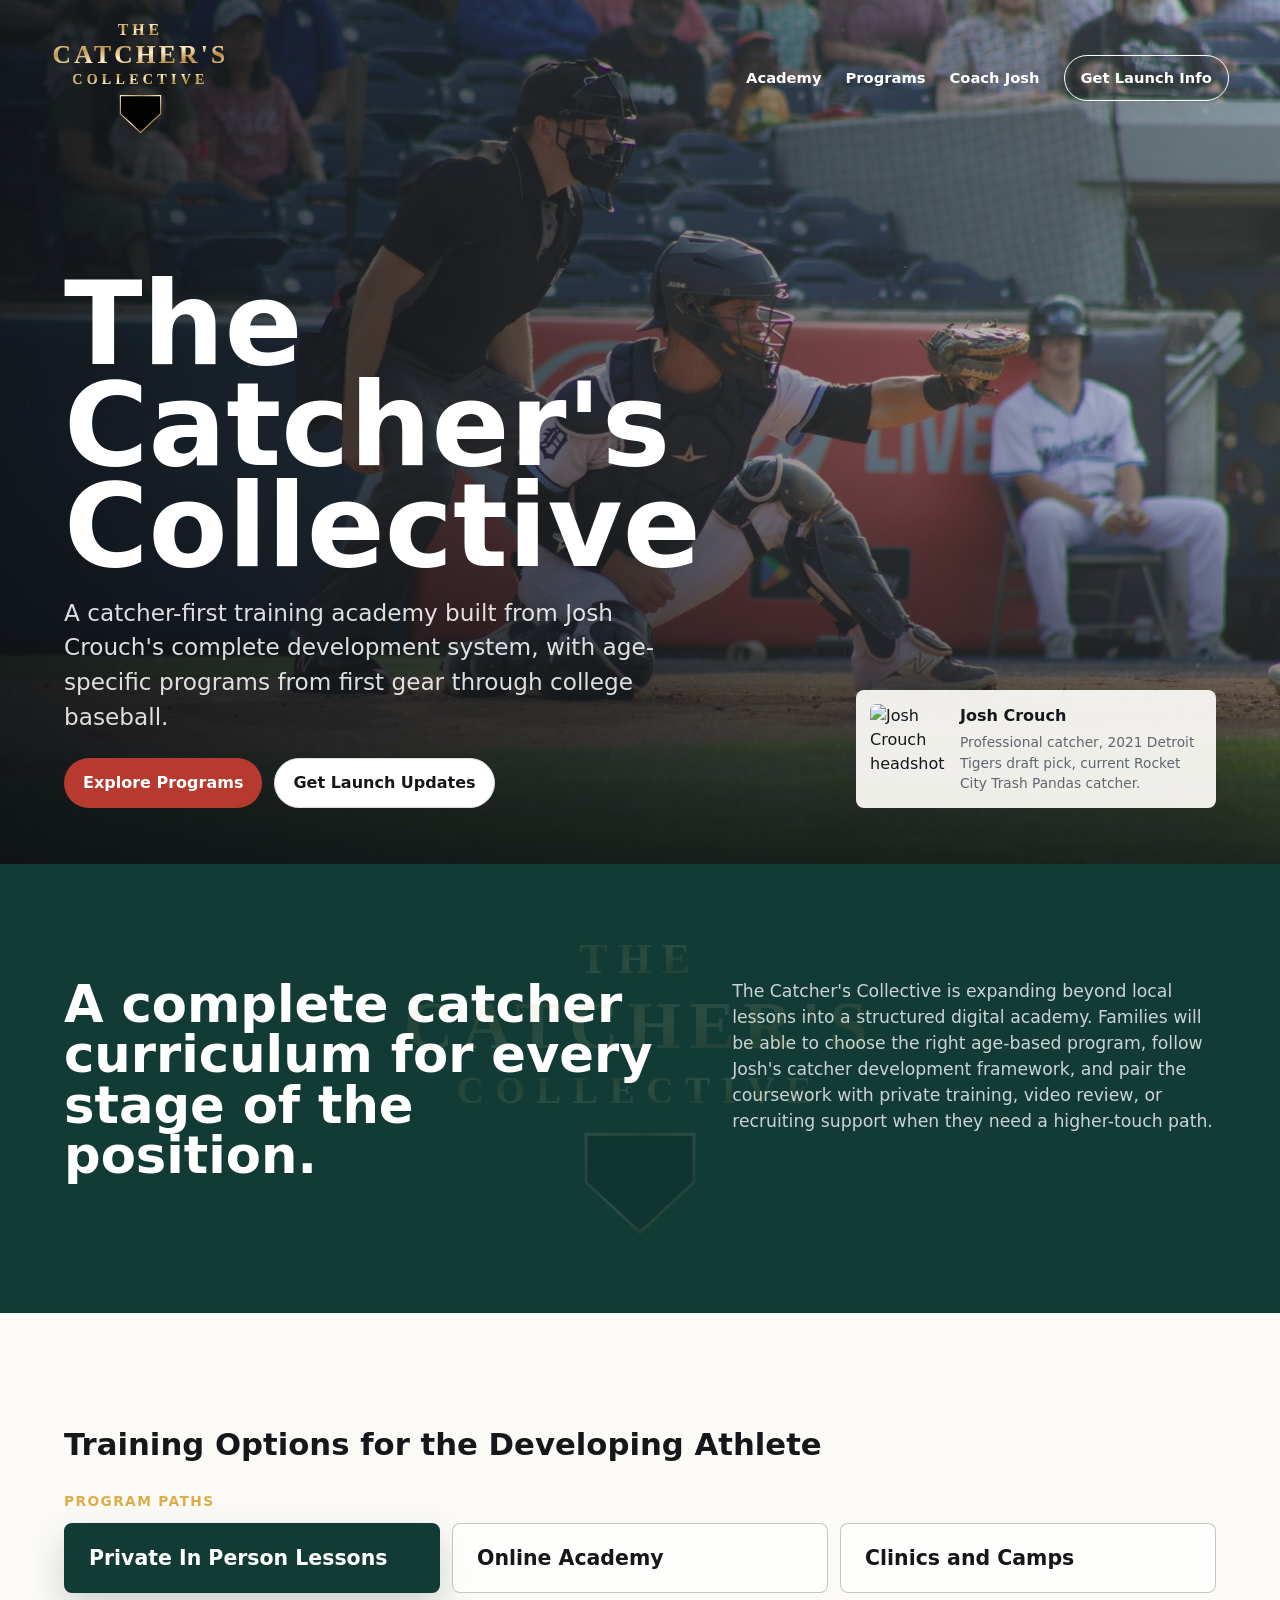
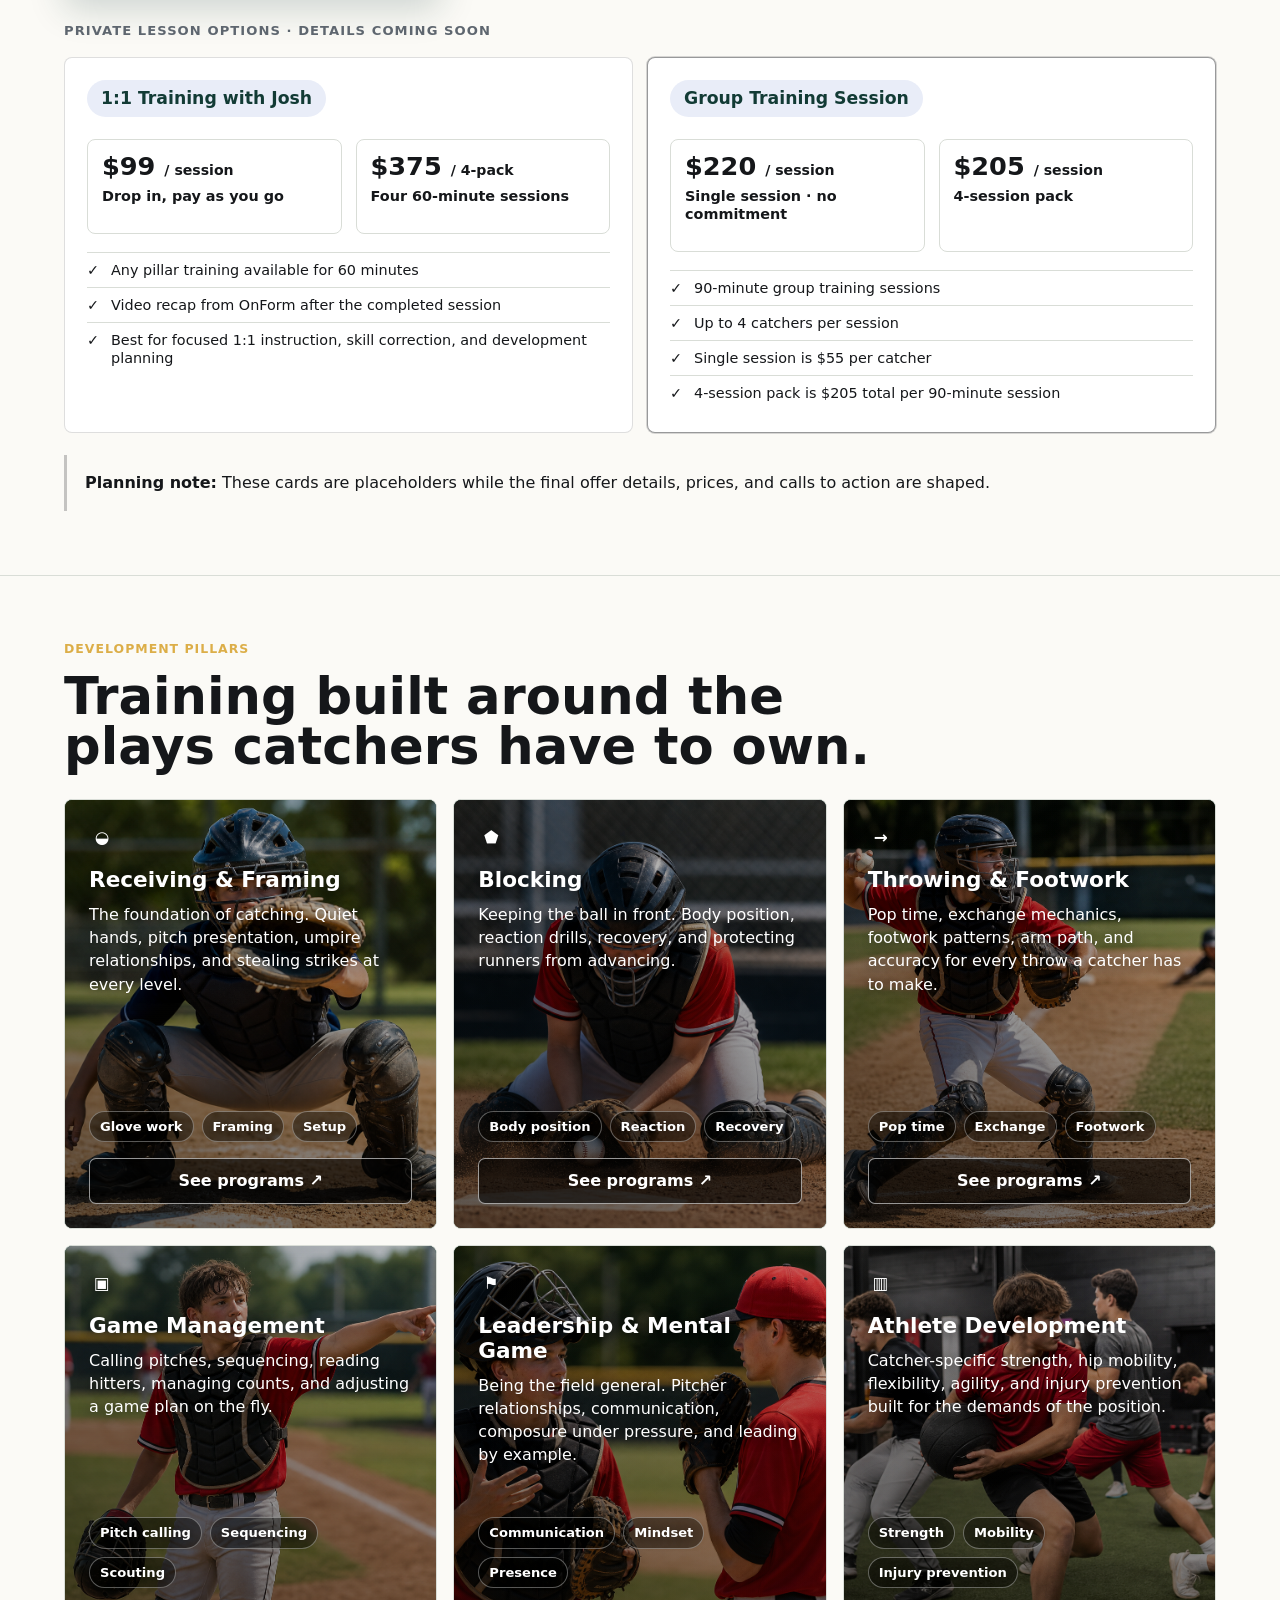
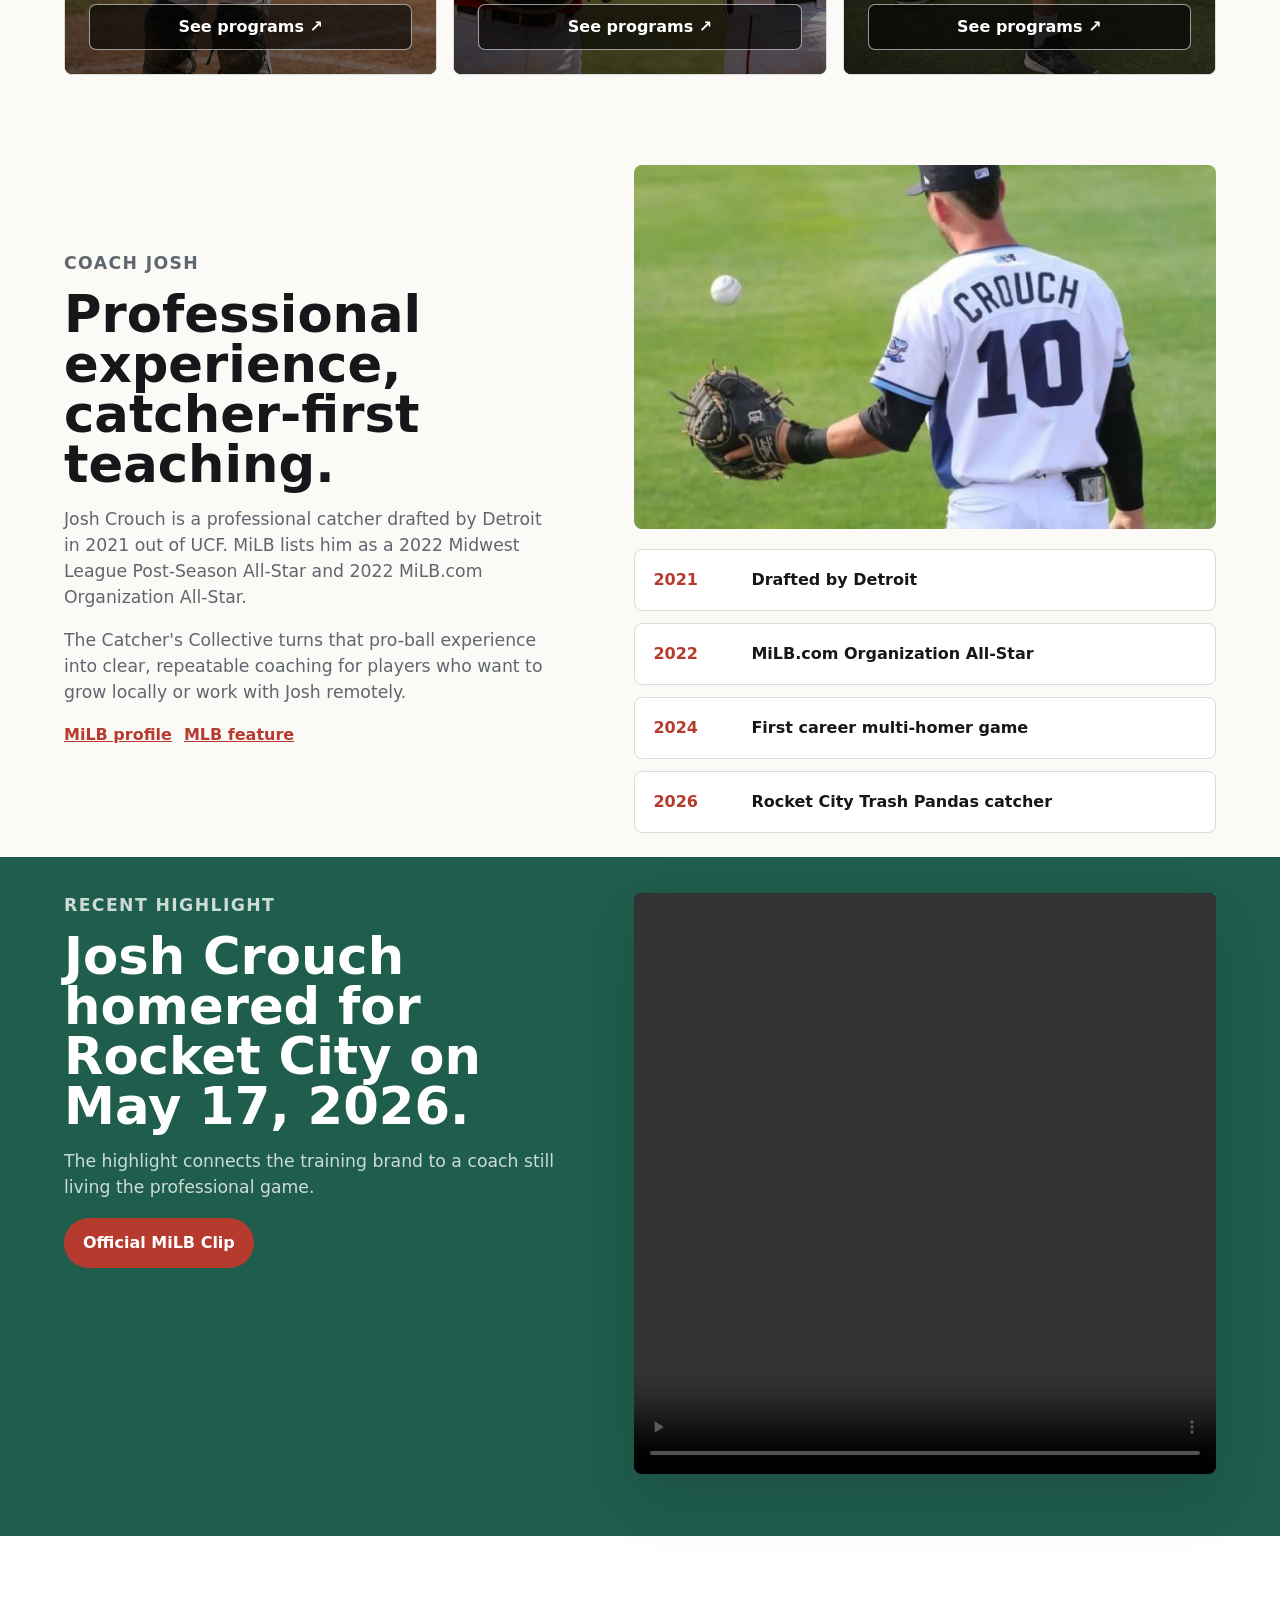
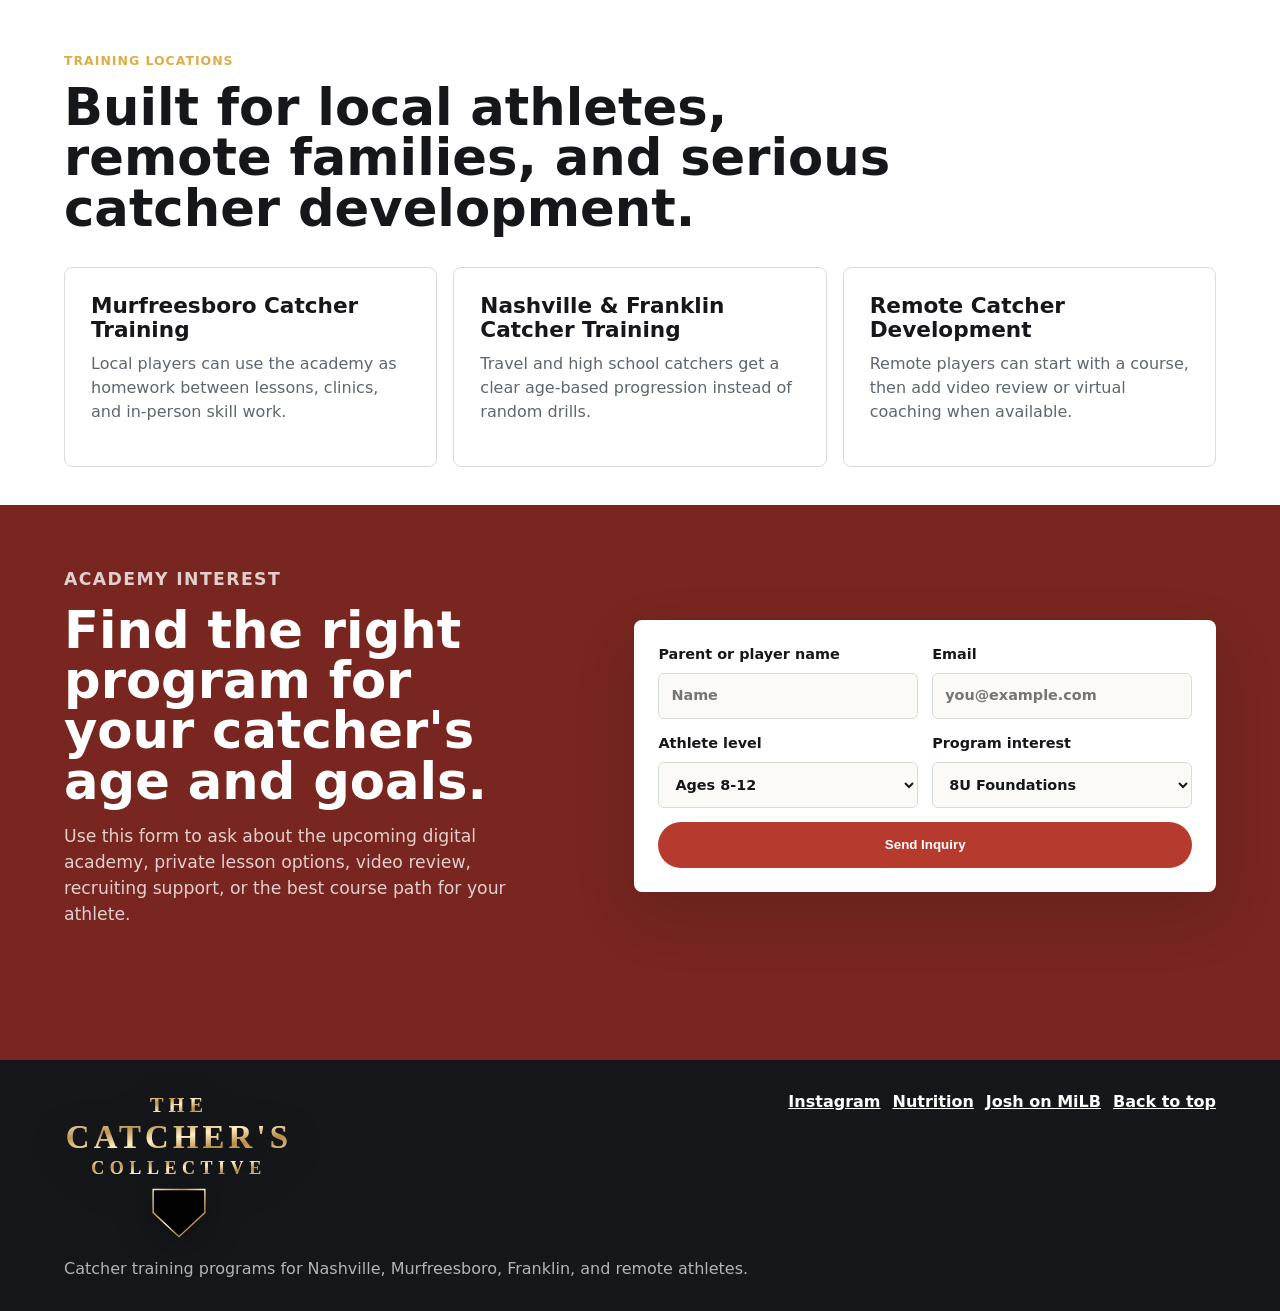
==== commit 6803ca3d: "Update training programs section" ====
--- a/index.html
+++ b/index.html
@@ -6,7 +6,7 @@
     <title>The Catcher's Collective | Catcher Training in Nashville & Murfreesboro, TN</title>
     <meta
       name="description"
-      content="Catcher training, group lessons, hitting instruction, online coaching, and virtual catcher development from pro catcher Josh Crouch in Middle Tennessee."
+      content="Age-based catcher training programs, digital academy courses, private coaching, and virtual catcher development from pro catcher Josh Crouch."
     >
     <link rel="preconnect" href="https://img.mlbstatic.com">
     <link rel="stylesheet" href="styles.css?v=20260529-solid-scroll-header">
@@ -18,11 +18,10 @@
         <span class="sr-only">The Catcher's Collective</span>
       </a>
       <nav class="nav" aria-label="Primary navigation">
-        <a href="#services">Services</a>
-        <a href="#training" data-package-link="online">Online Coaching</a>
-        <a href="#memberships">Memberships</a>
+        <a href="#services">Academy</a>
+        <a href="#training" data-package-link="development">Programs</a>
         <a href="#coach">Coach Josh</a>
-        <a class="nav-cta" href="#contact">Get Training Info</a>
+        <a class="nav-cta" href="#contact">Get Launch Info</a>
       </nav>
     </header>
 
@@ -37,12 +36,12 @@
         <div class="hero-content">
           <h1>The Catcher's Collective</h1>
           <p class="hero-copy">
-            Pro-level catcher training for athletes who want to receive, throw, block, lead, hit,
-            and think the game with purpose.
+            A catcher-first training academy built from Josh Crouch's complete development system,
+            with age-specific programs from first gear through college baseball.
           </p>
           <div class="hero-actions">
-            <a class="button primary" href="#contact">Request a Lesson</a>
-            <a class="button secondary" href="#training">Explore Programs</a>
+            <a class="button primary" href="#training">Explore Programs</a>
+            <a class="button secondary" href="#contact">Get Launch Updates</a>
           </div>
         </div>
         <aside class="hero-panel" aria-label="Coach profile">
@@ -60,129 +59,73 @@
       <section id="services" class="intro band">
         <img class="section-brand-badge" src="assets/brand/catchers-collective-wordmark.svg" alt="" aria-hidden="true">
         <div class="intro-grid">
-          <h2>A catcher-first development home for Tennessee families.</h2>
-          <p>
-            The Catcher's Collective serves athletes in Nashville, Murfreesboro, Franklin, Brentwood,
-            and the surrounding Middle Tennessee area. Training starts with the position's core
-            demands: receiving, throwing, blocking, leadership, durability, and game management.
+          <h2>A complete catcher curriculum for every stage of the position.</h2>
+          <p>
+            The Catcher's Collective is expanding beyond local lessons into a structured digital
+            academy. Families will be able to choose the right age-based program, follow Josh's
+            catcher development framework, and pair the coursework with private training, video
+            review, or recruiting support when they need a higher-touch path.
           </p>
         </div>
       </section>
 
       <section id="training" class="section training-section">
         <div class="packages-header">
-          <h2>Pricing &amp; Packages</h2>
-          <p>Catchers Collective &middot; Nashville &amp; Murfreesboro, TN</p>
-        </div>
-        <p class="package-tabs-label">Training options</p>
+          <h2>Training Options for the Developing Athlete</h2>
+        </div>
+        <p class="package-tabs-label">Program paths</p>
         <div class="package-tabs" aria-label="Pricing package types">
-          <button class="active" type="button" data-package-tab="private" aria-current="true">Private lessons</button>
-          <button type="button" data-package-tab="groups">Small groups</button>
-          <button type="button" data-package-tab="clinics">Clinics &amp; camps</button>
-          <button type="button" data-package-tab="online">Online coaching</button>
-        </div>
-        <p class="package-kicker" data-package-kicker>Private 1-on-1 lessons &middot; 60 min sessions</p>
-        <div class="package-grid private-package-grid" data-package-grid>
+          <button class="active" type="button" data-package-tab="private" aria-current="true">Private In Person Lessons</button>
+          <button type="button" data-package-tab="academy">Online Academy</button>
+          <button type="button" data-package-tab="clinics">Clinics and Camps</button>
+        </div>
+        <p class="package-kicker" data-package-kicker>Private lesson options &middot; details coming soon</p>
+        <div class="package-grid two-card-grid" data-package-grid>
           <article class="package-card">
-            <h3>Drop-in</h3>
-            <strong>$90 <small>/ session</small></strong>
-            <p>No commitment, pay as you go</p>
+            <h3 class="package-title-tab">1:1 Training with Josh</h3>
+            <div class="package-options" aria-label="1:1 training pricing options">
+              <div>
+                <strong>$99 <small>/ session</small></strong>
+                <p>Drop in, pay as you go</p>
+              </div>
+              <div>
+                <strong>$375 <small>/ 4-pack</small></strong>
+                <p>Four 60-minute sessions</p>
+              </div>
+            </div>
             <ul>
-              <li>60-min 1-on-1 session</li>
-              <li>Any pillar focus</li>
-              <li>Session recap notes</li>
+              <li>Any pillar training available for 60 minutes</li>
+              <li>Video recap from OnForm after the completed session</li>
+              <li>Best for focused 1:1 instruction, skill correction, and development planning</li>
             </ul>
           </article>
           <article class="package-card emphasized">
-            <span class="package-badge">Most popular</span>
-            <h3>5-Session Pack</h3>
-            <strong>$425 <small>/ pack</small></strong>
-            <p>$85/session &middot; save $25</p>
+            <h3 class="package-title-tab">Group Training Session</h3>
+            <div class="package-options" aria-label="Group training pricing options">
+              <div>
+                <strong>$220 <small>/ session</small></strong>
+                <p>Single session &middot; no commitment</p>
+              </div>
+              <div>
+                <strong>$205 <small>/ session</small></strong>
+                <p>4-session pack</p>
+              </div>
+            </div>
             <ul>
-              <li>5 x 60-min sessions</li>
-              <li>Personalized development plan</li>
-              <li>Progress tracking</li>
-              <li>1 video review included</li>
+              <li>90-minute group training sessions</li>
+              <li>Up to 4 catchers per session</li>
+              <li>Single session is $55 per catcher</li>
+              <li>4-session pack is $205 total per 90-minute session</li>
             </ul>
           </article>
-          <article class="package-card">
-            <span class="package-badge value">Best value</span>
-            <h3>10-Session Pack</h3>
-            <strong>$800 <small>/ pack</small></strong>
-            <p>$80/session &middot; save $100</p>
-            <ul>
-              <li>10 x 60-min sessions</li>
-              <li>Full pillar assessment</li>
-              <li>3 video reviews included</li>
-              <li>Priority scheduling</li>
-              <li>Parent progress report</li>
-            </ul>
-          </article>
-          <article class="package-card">
-            <h3>Monthly Retainer</h3>
-            <strong>$340 <small>/ mo</small></strong>
-            <p>4 sessions/mo &middot; $85/session</p>
-            <ul>
-              <li>4 x 60-min sessions</li>
-              <li>Ongoing development plan</li>
-              <li>2 video reviews/mo</li>
-              <li>Text access between sessions</li>
-            </ul>
-          </article>
         </div>
         <aside class="package-revenue" data-package-note>
-          <strong>Pro tip:</strong>
+          <strong>Planning note:</strong>
           <span>
-            Push families toward the 10-pack or monthly retainer from the start. Consistent,
-            long-term training is what actually moves the needle &mdash; and it keeps your schedule
-            filled and revenue predictable.
+            These cards are placeholders while the final offer details, prices, and calls to action
+            are shaped.
           </span>
         </aside>
-      </section>
-
-      <section id="memberships" class="section membership-section">
-        <div class="section-heading">
-          <p class="section-kicker">The big picture</p>
-          <h2>Membership Tiers</h2>
-        </div>
-        <div class="membership-grid">
-          <article class="membership-card">
-            <span>Tier 1</span>
-            <h3>Foundation</h3>
-            <strong>$85&ndash;90 <small>/ session</small></strong>
-            <p>Ages 8&ndash;12 &middot; learning the position</p>
-            <ul>
-              <li>Drop-in or 5-pack private</li>
-              <li>Group sessions</li>
-              <li>Half-day clinics</li>
-            </ul>
-          </article>
-          <article class="membership-card emphasized">
-            <span>Tier 2</span>
-            <h3>Development</h3>
-            <strong>$340 <small>/ mo</small></strong>
-            <p>High school &middot; chasing a roster spot</p>
-            <ul>
-              <li>Monthly retainer (4 sessions)</li>
-              <li>2 video reviews/mo</li>
-              <li>Clinic priority access</li>
-              <li>Text access between sessions</li>
-            </ul>
-          </article>
-          <article class="membership-card">
-            <span>Tier 3</span>
-            <h3>Elite</h3>
-            <strong>$500+ <small>/ mo</small></strong>
-            <p>College-bound &middot; needs the full package</p>
-            <ul>
-              <li>6-8 sessions/mo</li>
-              <li>Online Pro plan included</li>
-              <li>Recruiting support</li>
-              <li>Full game film review</li>
-              <li>Priority scheduling always</li>
-            </ul>
-          </article>
-        </div>
       </section>
 
       <section id="pillars" class="development-section">
@@ -205,7 +148,7 @@
                 <span>Framing</span>
                 <span>Setup</span>
               </div>
-              <a href="#contact">Build this pillar ↗</a>
+              <a href="#training">See programs ↗</a>
             </div>
           </article>
           <article class="development-card pillar-card image-pillar">
@@ -222,7 +165,7 @@
                 <span>Reaction</span>
                 <span>Recovery</span>
               </div>
-              <a href="#contact">Build this pillar ↗</a>
+              <a href="#training">See programs ↗</a>
             </div>
           </article>
           <article class="development-card pillar-card image-pillar">
@@ -239,7 +182,7 @@
                 <span>Exchange</span>
                 <span>Footwork</span>
               </div>
-              <a href="#contact">Build this pillar ↗</a>
+              <a href="#training">See programs ↗</a>
             </div>
           </article>
           <article class="development-card pillar-card image-pillar">
@@ -256,7 +199,7 @@
                 <span>Sequencing</span>
                 <span>Scouting</span>
               </div>
-              <a href="#contact">Build this pillar ↗</a>
+              <a href="#training">See programs ↗</a>
             </div>
           </article>
           <article class="development-card pillar-card image-pillar">
@@ -273,7 +216,7 @@
                 <span>Mindset</span>
                 <span>Presence</span>
               </div>
-              <a href="#contact">Build this pillar ↗</a>
+              <a href="#training">See programs ↗</a>
             </div>
           </article>
           <article class="development-card pillar-card image-pillar">
@@ -290,7 +233,7 @@
                 <span>Mobility</span>
                 <span>Injury prevention</span>
               </div>
-              <a href="#contact">Build this pillar ↗</a>
+              <a href="#training">See programs ↗</a>
             </div>
           </article>
         </div>
@@ -351,32 +294,31 @@
       <section class="section locations">
         <div class="section-heading">
           <p class="section-kicker">Training locations</p>
-          <h2>Catcher training where Middle Tennessee families are already searching.</h2>
+          <h2>Built for local athletes, remote families, and serious catcher development.</h2>
         </div>
         <div class="location-grid">
           <article>
             <h3>Murfreesboro Catcher Training</h3>
-            <p>Private lessons and groups for catchers in Murfreesboro, Smyrna, Nolensville, and Rutherford County.</p>
+            <p>Local players can use the academy as homework between lessons, clinics, and in-person skill work.</p>
           </article>
           <article>
             <h3>Nashville & Franklin Catcher Training</h3>
-            <p>Training pathways for Nashville, Franklin, Brentwood, Williamson County, and surrounding travel players.</p>
+            <p>Travel and high school catchers get a clear age-based progression instead of random drills.</p>
           </article>
           <article>
             <h3>Remote Catcher Development</h3>
-            <p>Video analysis, virtual sessions, and monthly coaching for athletes outside the local training area.</p>
+            <p>Remote players can start with a course, then add video review or virtual coaching when available.</p>
           </article>
         </div>
       </section>
 
       <section id="contact" class="contact-section">
         <div>
-          <p class="section-kicker">Start training</p>
-          <h2>Tell us where your catcher is now and where they want to go.</h2>
-          <p>
-            Use this form to request local lessons, online coaching, membership details, clinics,
-            camps, or video analysis. It is still a front-end shell until the final booking or email
-            tool is connected.
+          <p class="section-kicker">Academy interest</p>
+          <h2>Find the right program for your catcher's age and goals.</h2>
+          <p>
+            Use this form to ask about the upcoming digital academy, private lesson options,
+            video review, recruiting support, or the best course path for your athlete.
           </p>
         </div>
         <form class="lead-form" action="#" method="post">
@@ -399,15 +341,16 @@
             </select>
           </label>
           <label>
-            Training interest
+            Program interest
             <select name="interest">
-              <option>Private lesson</option>
-              <option>Small group</option>
-              <option>Clinic or camp</option>
-              <option>Video analysis</option>
-              <option>Online Starter Plan</option>
-              <option>Online Pro Plan</option>
-              <option>Elite membership</option>
+              <option>8U Foundations</option>
+              <option>9-10 Youth</option>
+              <option>11-12 Development I</option>
+              <option>13-14 Development II</option>
+              <option>15-16 Competitive</option>
+              <option>17-18 Elite Signal</option>
+              <option>College Masterclass</option>
+              <option>Bundle or coaching add-on</option>
             </select>
           </label>
           <button class="button primary" type="submit">Send Inquiry</button>
@@ -418,7 +361,7 @@
     <footer class="footer">
       <div>
         <img class="footer-logo" src="assets/brand/catchers-collective-wordmark.svg" alt="The Catcher's Collective">
-        <span>Catcher training in Nashville, Murfreesboro, Franklin, and online.</span>
+        <span>Catcher training programs for Nashville, Murfreesboro, Franklin, and remote athletes.</span>
       </div>
       <div class="footer-links">
         <a href="https://www.instagram.com/joshua__crouch/" target="_blank" rel="noreferrer">Instagram</a>
--- a/styles.css
+++ b/styles.css
@@ -365,7 +365,7 @@
 
 .package-tabs {
   display: grid;
-  grid-template-columns: repeat(4, minmax(0, 1fr));
+  grid-template-columns: repeat(3, minmax(0, 1fr));
   gap: 12px;
   margin-bottom: 28px;
 }
@@ -419,9 +419,17 @@
   grid-template-columns: repeat(4, minmax(0, 1fr));
 }
 
+.two-card-grid {
+  grid-template-columns: repeat(2, minmax(0, 1fr));
+}
+
+.single-card-grid {
+  grid-template-columns: 1fr;
+}
+
 .package-card {
   min-width: 0;
-  min-height: 300px;
+  min-height: 320px;
   padding: 22px;
   background: var(--white);
   border: 1px solid rgba(21, 23, 26, 0.14);
@@ -436,38 +444,9 @@
 
 .package-card:hover,
 .package-card:focus-within {
-  color: var(--white);
-  background: var(--field-dark);
-  border-color: rgba(18, 59, 53, 0.72);
-  box-shadow: 0 18px 48px rgba(18, 59, 53, 0.24);
-  transform: translateY(-4px);
-}
-
-.package-card:hover h3,
-.package-card:hover strong,
-.package-card:hover p,
-.package-card:hover li,
-.package-card:focus-within h3,
-.package-card:focus-within strong,
-.package-card:focus-within p,
-.package-card:focus-within li {
-  color: var(--white);
-}
-
-.package-card:hover li,
-.package-card:focus-within li {
-  border-top-color: rgba(255, 255, 255, 0.22);
-}
-
-.package-card:hover li::before,
-.package-card:focus-within li::before {
-  color: var(--white);
-}
-
-.package-card:hover .package-badge,
-.package-card:focus-within .package-badge {
-  color: var(--gold);
-  background: var(--clay);
+  background: var(--white);
+  border-color: rgba(21, 23, 26, 0.28);
+  box-shadow: 0 18px 48px rgba(18, 59, 53, 0.12);
 }
 
 .package-badge {
@@ -490,14 +469,27 @@
 .package-card h3 {
   margin: 0 0 14px;
   color: var(--ink);
-  font-size: 1.05rem;
+  font-size: clamp(1rem, 1.35vw, 1.22rem);
   line-height: 1.2;
+}
+
+.package-card .package-title-tab {
+  display: inline-flex;
+  width: max-content;
+  max-width: 100%;
+  margin-bottom: 22px;
+  padding: 8px 14px;
+  color: var(--field-dark);
+  background: #e9edf8;
+  border-radius: 999px;
+  font-size: clamp(1rem, 1.35vw, 1.22rem);
+  font-weight: 900;
 }
 
 .package-card strong {
   display: block;
   color: var(--ink);
-  font-size: clamp(1.7rem, 2.4vw, 2.18rem);
+  font-size: clamp(1.65rem, 2.25vw, 2.1rem);
   line-height: 1;
 }
 
@@ -506,12 +498,93 @@
   font-weight: 800;
 }
 
+.package-options {
+  display: grid;
+  grid-template-columns: repeat(2, minmax(0, 1fr));
+  gap: 14px;
+  margin: 0 0 18px;
+}
+
+.package-options div {
+  min-width: 0;
+  padding: 14px;
+  border: 1px solid var(--line);
+  border-radius: 8px;
+  transition: background 180ms ease, border-color 180ms ease, color 180ms ease, box-shadow 180ms ease;
+}
+
+.package-options div:hover,
+.package-options div:focus-within {
+  color: var(--white);
+  background: var(--field-dark);
+  border-color: rgba(18, 59, 53, 0.72);
+  box-shadow: 0 14px 30px rgba(18, 59, 53, 0.2);
+}
+
+.package-options div:hover strong,
+.package-options div:hover p,
+.package-options div:focus-within strong,
+.package-options div:focus-within p {
+  color: var(--white);
+}
+
+.package-options strong {
+  font-size: clamp(1.45rem, 2vw, 1.9rem);
+}
+
+.package-options p {
+  margin-bottom: 0;
+}
+
 .package-card p {
   margin: 8px 0 14px;
   color: var(--ink);
   font-size: 0.9rem;
   font-weight: 700;
   line-height: 1.25;
+}
+
+.package-card-body {
+  max-width: 720px;
+  font-size: clamp(1.08rem, 1.8vw, 1.35rem);
+  line-height: 1.45;
+}
+
+.announcement-card {
+  position: relative;
+  display: flex;
+  flex-direction: column;
+  justify-content: center;
+  min-height: 340px;
+  overflow: hidden;
+  isolation: isolate;
+}
+
+.baseball-card::before {
+  content: "";
+  position: absolute;
+  top: 0;
+  right: 0;
+  bottom: 0;
+  z-index: -1;
+  width: min(50%, 780px);
+  background: url("assets/photos/catchers-collective-hero-people.png") center 52% / contain no-repeat;
+  opacity: 0.9;
+}
+
+.baseball-card::after {
+  content: "";
+  position: absolute;
+  inset: 0;
+  z-index: -1;
+  background:
+    linear-gradient(90deg, var(--white) 0%, rgba(255, 255, 255, 0.94) 42%, rgba(255, 255, 255, 0.34) 72%, rgba(255, 255, 255, 0.08) 100%),
+    linear-gradient(0deg, rgba(255, 255, 255, 0.34), rgba(255, 255, 255, 0.34));
+}
+
+.announcement-card h3 {
+  font-size: clamp(2rem, 4vw, 4rem);
+  line-height: 0.98;
 }
 
 .package-card ul {
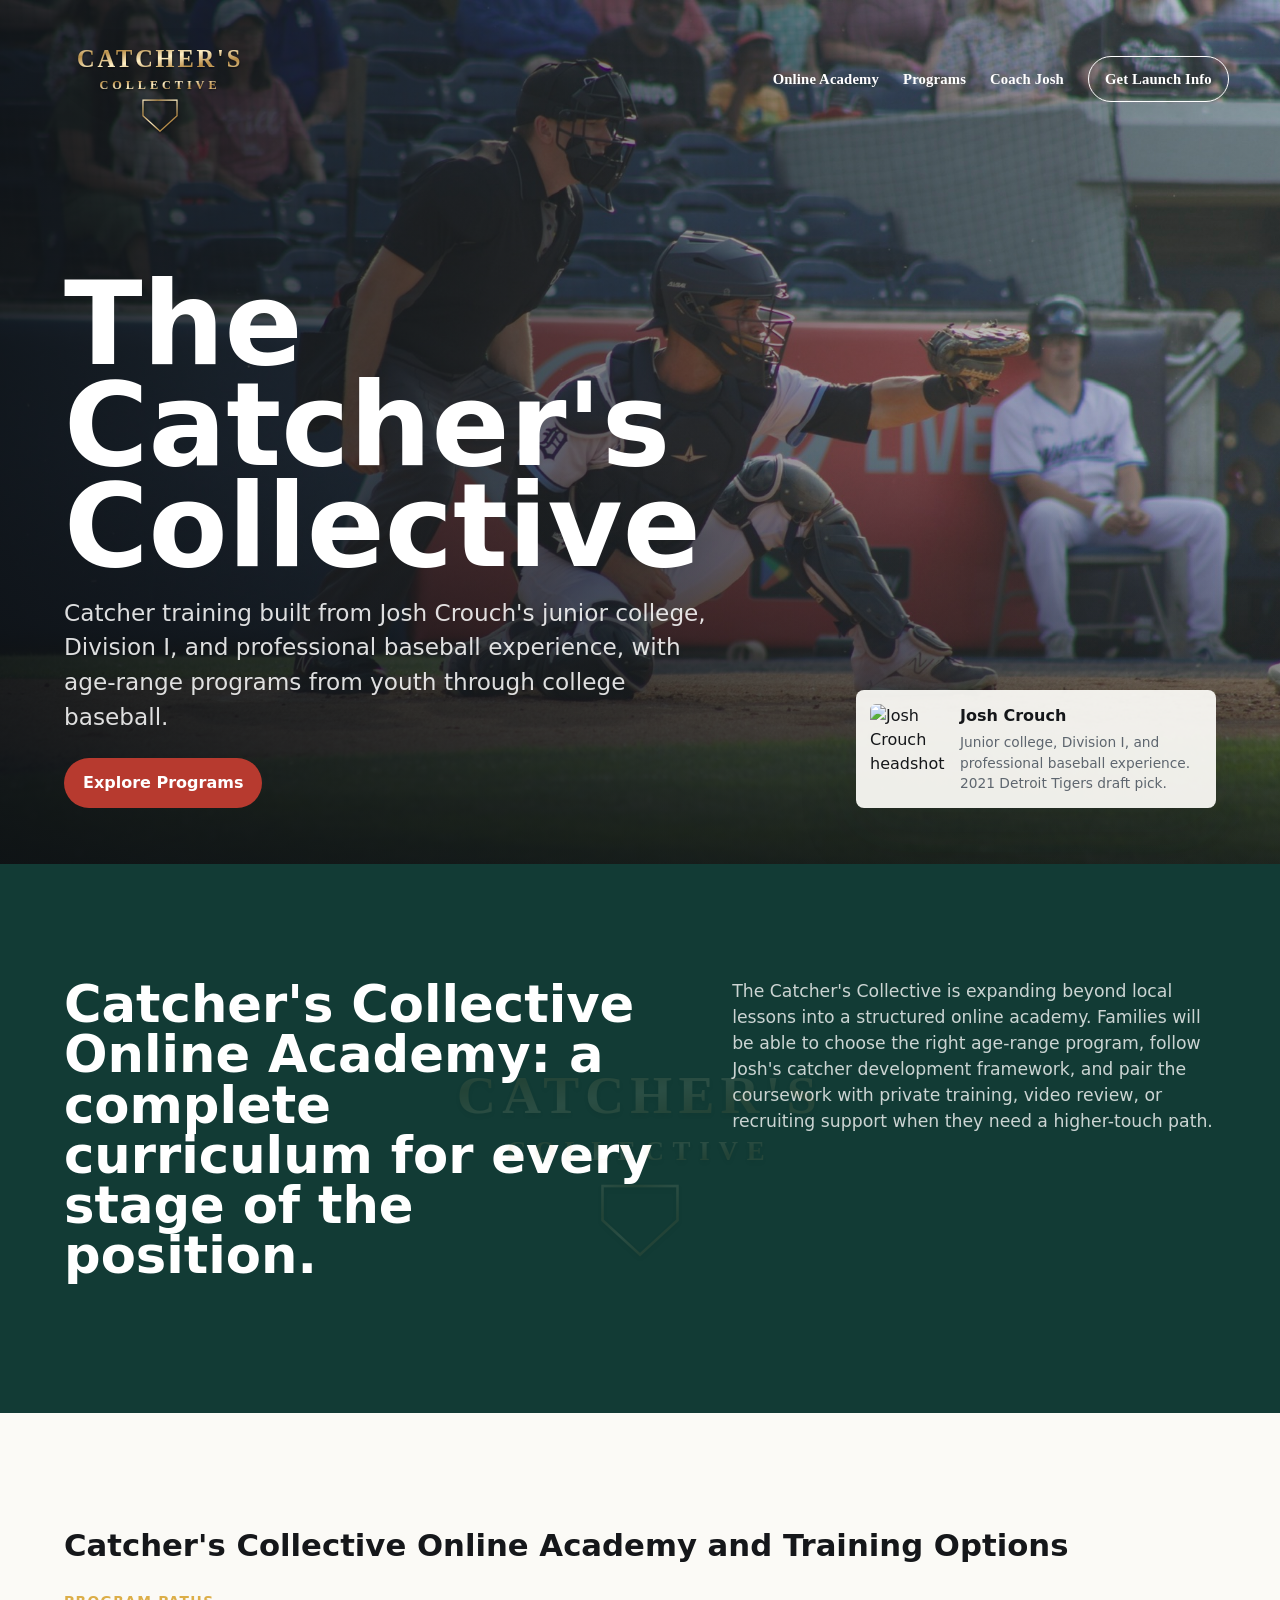
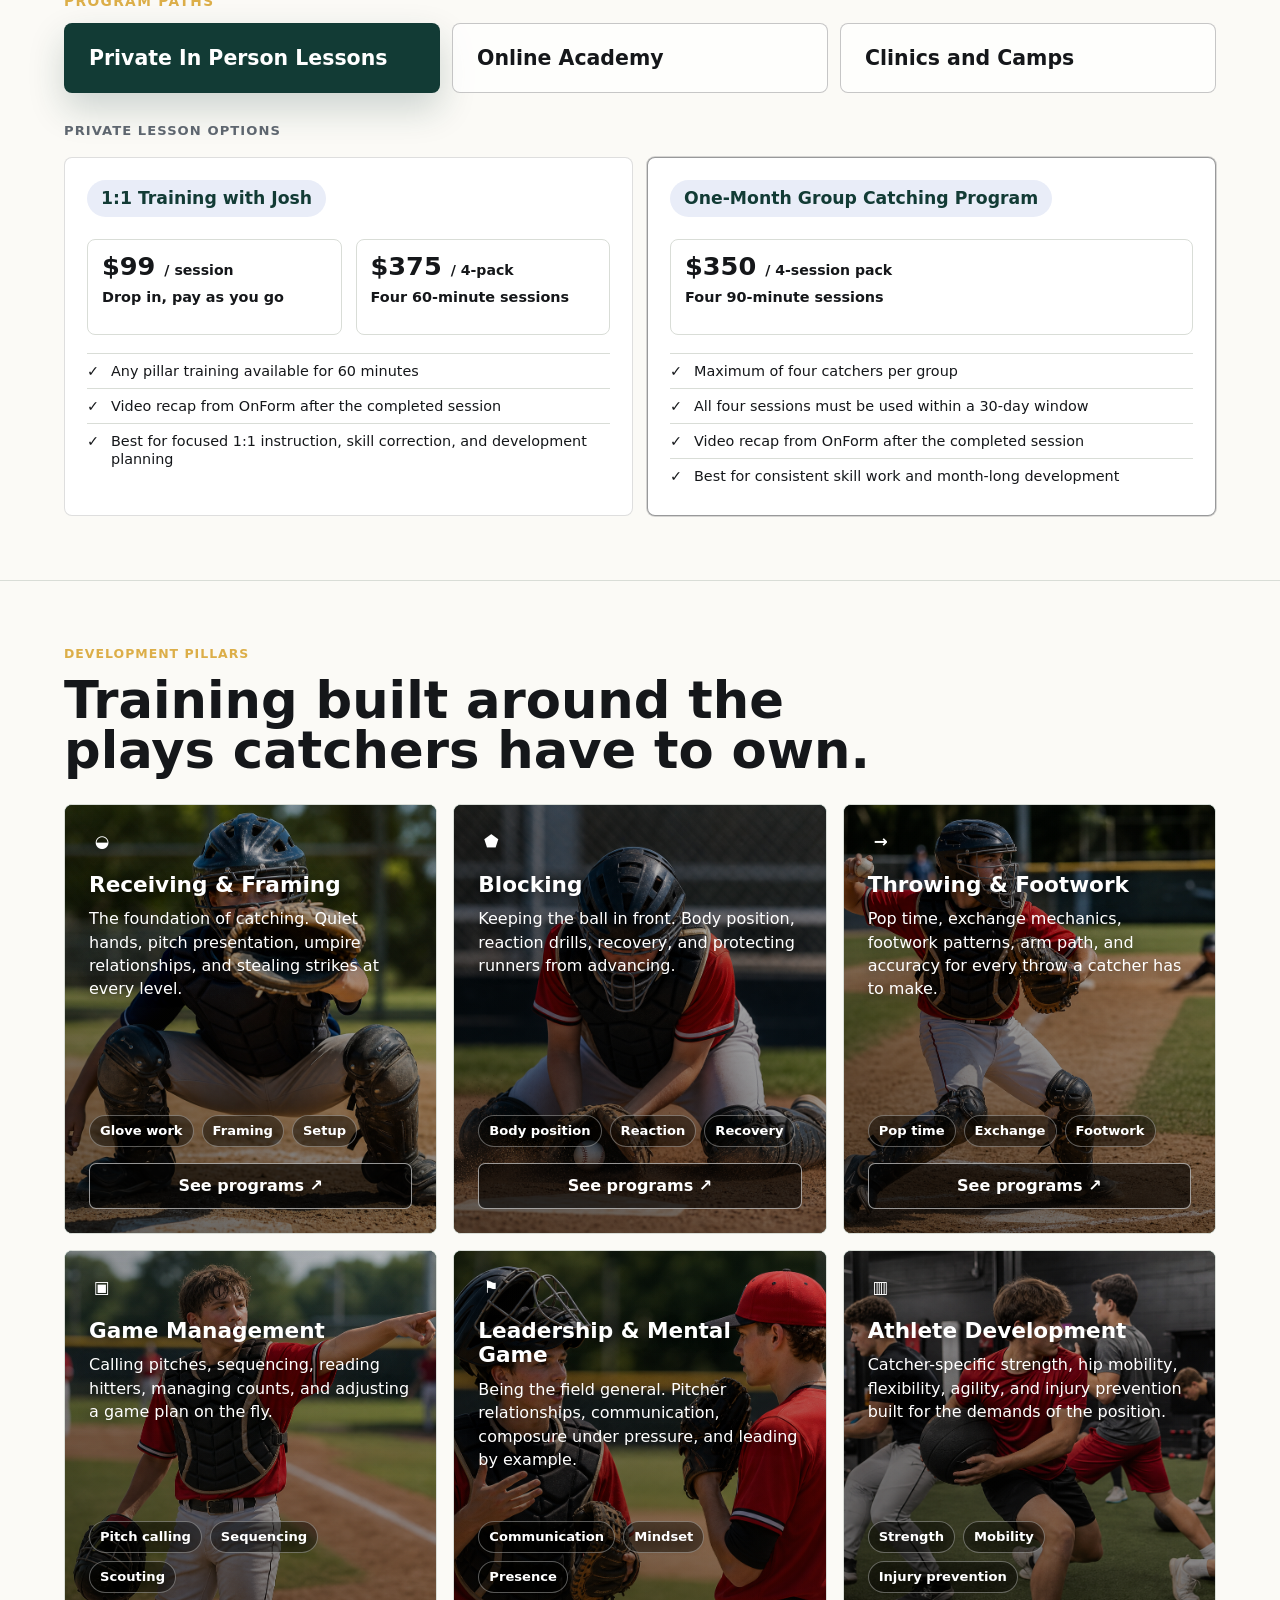
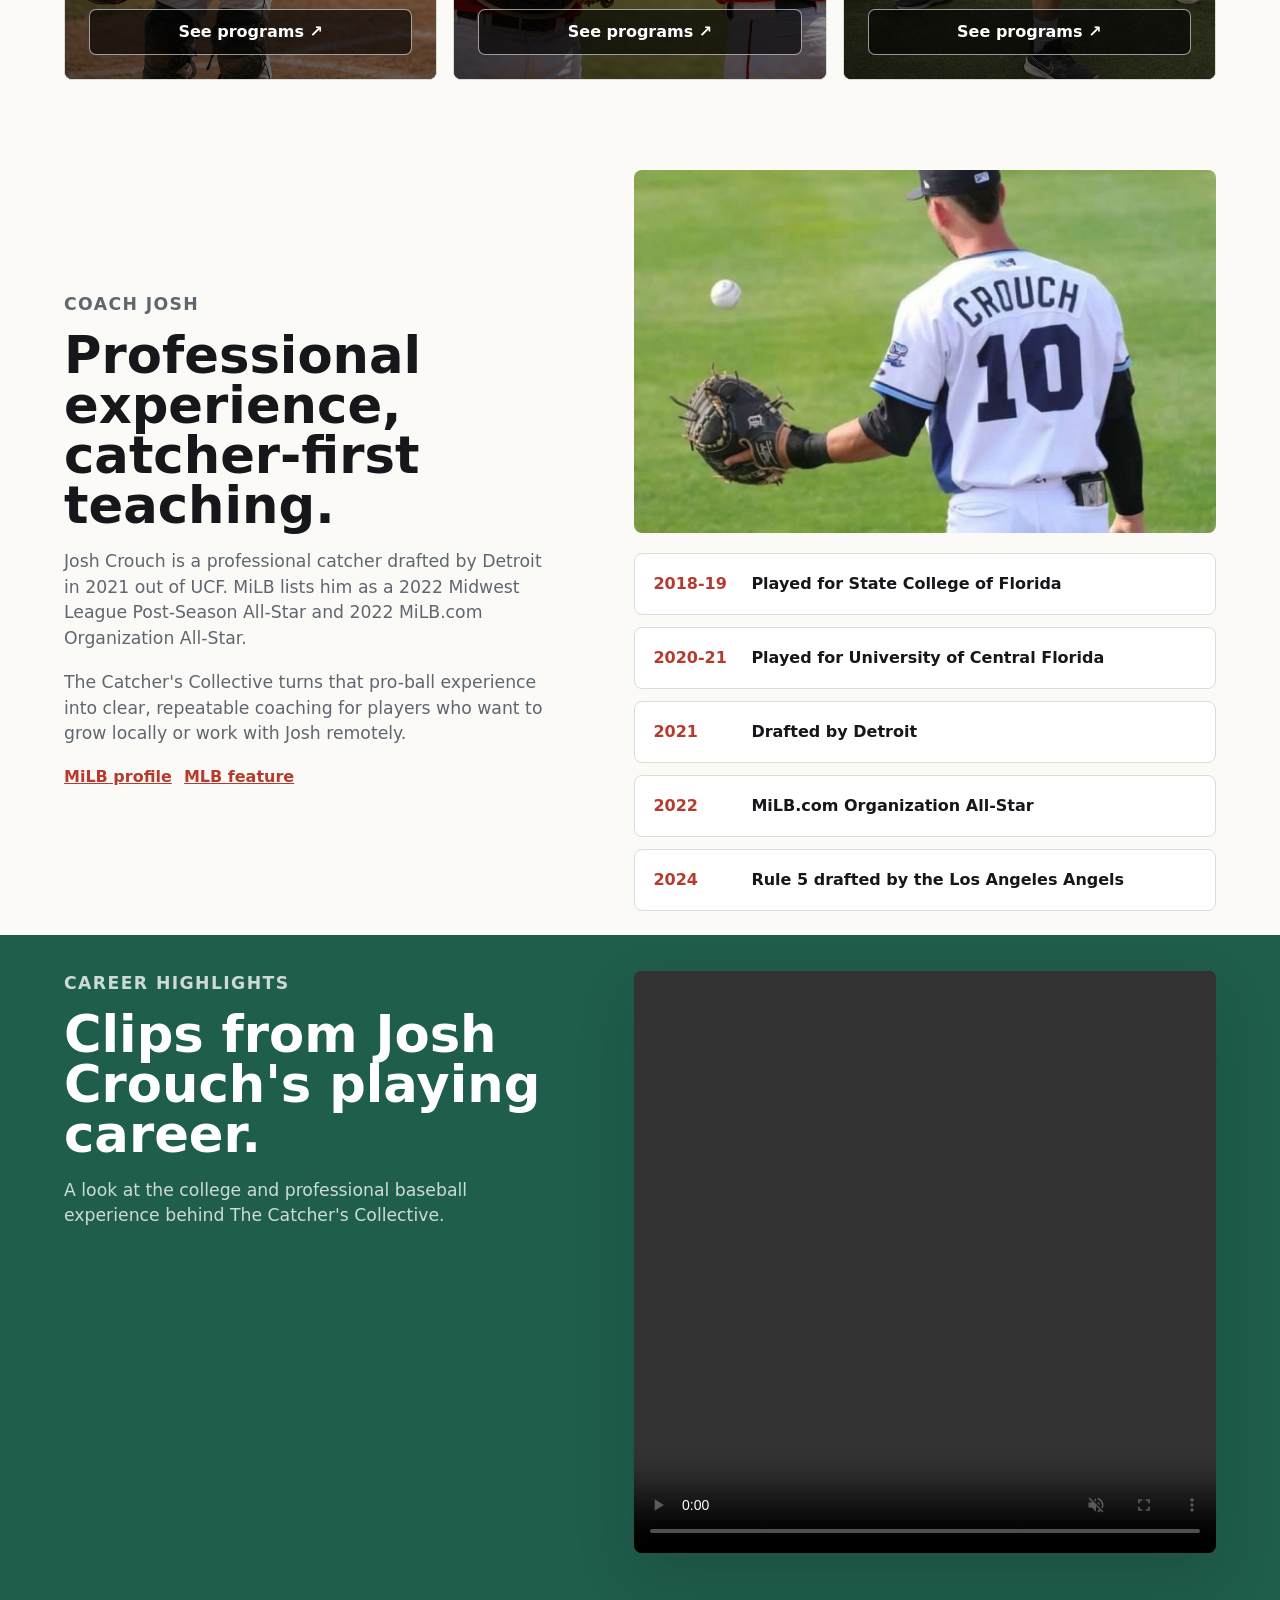
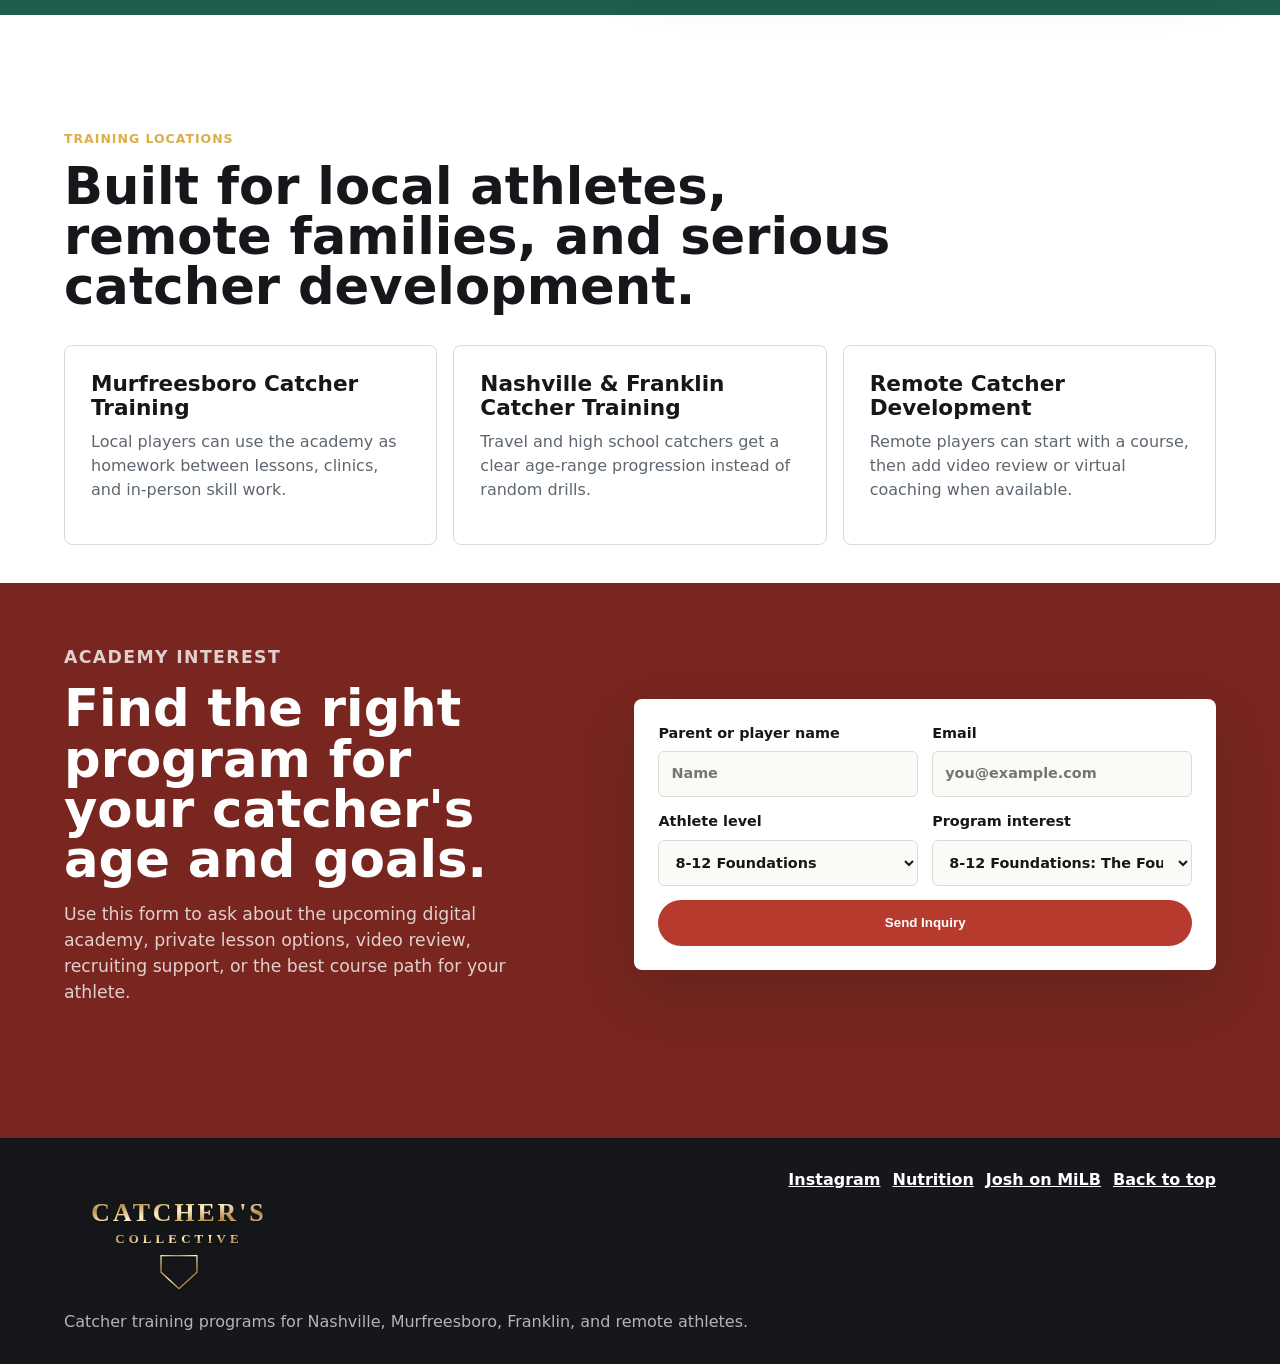
==== commit 2d99b950: "Update Catchers Collective website content" ====
--- a/index.html
+++ b/index.html
@@ -3,22 +3,22 @@
   <head>
     <meta charset="utf-8">
     <meta name="viewport" content="width=device-width, initial-scale=1">
-    <title>The Catcher's Collective | Catcher Training in Nashville & Murfreesboro, TN</title>
+    <title>Catcher's Collective Online Academy | Catcher Training by Josh Crouch</title>
     <meta
       name="description"
-      content="Age-based catcher training programs, digital academy courses, private coaching, and virtual catcher development from pro catcher Josh Crouch."
+      content="Catcher's Collective Online Academy offers age-range catcher training, private coaching, and virtual catcher development from pro catcher Josh Crouch."
     >
     <link rel="preconnect" href="https://img.mlbstatic.com">
-    <link rel="stylesheet" href="styles.css?v=20260529-solid-scroll-header">
+    <link rel="stylesheet" href="styles.css?v=20260603-group-program">
   </head>
   <body>
     <header class="site-header" data-header>
       <a class="brand" href="#top" aria-label="The Catcher's Collective home">
-        <img class="brand-logo" src="assets/brand/catchers-collective-wordmark.svg" alt="The Catcher's Collective logo">
+        <img class="brand-logo" src="assets/brand/catchers-collective-header-logo.svg" alt="The Catcher's Collective logo">
         <span class="sr-only">The Catcher's Collective</span>
       </a>
       <nav class="nav" aria-label="Primary navigation">
-        <a href="#services">Academy</a>
+        <a href="#services">Online Academy</a>
         <a href="#training" data-package-link="development">Programs</a>
         <a href="#coach">Coach Josh</a>
         <a class="nav-cta" href="#contact">Get Launch Info</a>
@@ -36,12 +36,11 @@
         <div class="hero-content">
           <h1>The Catcher's Collective</h1>
           <p class="hero-copy">
-            A catcher-first training academy built from Josh Crouch's complete development system,
-            with age-specific programs from first gear through college baseball.
+            Catcher training built from Josh Crouch's junior college, Division I, and professional
+            baseball experience, with age-range programs from youth through college baseball.
           </p>
           <div class="hero-actions">
             <a class="button primary" href="#training">Explore Programs</a>
-            <a class="button secondary" href="#contact">Get Launch Updates</a>
           </div>
         </div>
         <aside class="hero-panel" aria-label="Coach profile">
@@ -51,18 +50,18 @@
           >
           <div>
             <strong>Josh Crouch</strong>
-            <span>Professional catcher, 2021 Detroit Tigers draft pick, current Rocket City Trash Pandas catcher.</span>
+            <span>Junior college, Division I, and professional baseball experience. 2021 Detroit Tigers draft pick.</span>
           </div>
         </aside>
       </section>
 
       <section id="services" class="intro band">
-        <img class="section-brand-badge" src="assets/brand/catchers-collective-wordmark.svg" alt="" aria-hidden="true">
+        <img class="section-brand-badge" src="assets/brand/catchers-collective-header-logo.svg" alt="" aria-hidden="true">
         <div class="intro-grid">
-          <h2>A complete catcher curriculum for every stage of the position.</h2>
-          <p>
-            The Catcher's Collective is expanding beyond local lessons into a structured digital
-            academy. Families will be able to choose the right age-based program, follow Josh's
+          <h2>Catcher's Collective Online Academy: a complete curriculum for every stage of the position.</h2>
+          <p>
+            The Catcher's Collective is expanding beyond local lessons into a structured online
+            academy. Families will be able to choose the right age-range program, follow Josh's
             catcher development framework, and pair the coursework with private training, video
             review, or recruiting support when they need a higher-touch path.
           </p>
@@ -71,7 +70,7 @@
 
       <section id="training" class="section training-section">
         <div class="packages-header">
-          <h2>Training Options for the Developing Athlete</h2>
+          <h2>Catcher's Collective Online Academy and Training Options</h2>
         </div>
         <p class="package-tabs-label">Program paths</p>
         <div class="package-tabs" aria-label="Pricing package types">
@@ -79,7 +78,7 @@
           <button type="button" data-package-tab="academy">Online Academy</button>
           <button type="button" data-package-tab="clinics">Clinics and Camps</button>
         </div>
-        <p class="package-kicker" data-package-kicker>Private lesson options &middot; details coming soon</p>
+        <p class="package-kicker" data-package-kicker>Private lesson options</p>
         <div class="package-grid two-card-grid" data-package-grid>
           <article class="package-card">
             <h3 class="package-title-tab">1:1 Training with Josh</h3>
@@ -100,32 +99,21 @@
             </ul>
           </article>
           <article class="package-card emphasized">
-            <h3 class="package-title-tab">Group Training Session</h3>
-            <div class="package-options" aria-label="Group training pricing options">
+            <h3 class="package-title-tab">One-Month Group Catching Program</h3>
+            <div class="package-options single-option" aria-label="One-month group catching program pricing">
               <div>
-                <strong>$220 <small>/ session</small></strong>
-                <p>Single session &middot; no commitment</p>
-              </div>
-              <div>
-                <strong>$205 <small>/ session</small></strong>
-                <p>4-session pack</p>
+                <strong>$350 <small>/ 4-session pack</small></strong>
+                <p>Four 90-minute sessions</p>
               </div>
             </div>
             <ul>
-              <li>90-minute group training sessions</li>
-              <li>Up to 4 catchers per session</li>
-              <li>Single session is $55 per catcher</li>
-              <li>4-session pack is $205 total per 90-minute session</li>
+              <li>Maximum of four catchers per group</li>
+              <li>All four sessions must be used within a 30-day window</li>
+              <li>Video recap from OnForm after the completed session</li>
+              <li>Best for consistent skill work and month-long development</li>
             </ul>
           </article>
         </div>
-        <aside class="package-revenue" data-package-note>
-          <strong>Planning note:</strong>
-          <span>
-            These cards are placeholders while the final offer details, prices, and calls to action
-            are shaped.
-          </span>
-        </aside>
       </section>
 
       <section id="pillars" class="development-section">
@@ -258,35 +246,33 @@
         </div>
         <div class="timeline" aria-label="Josh Crouch career notes">
           <img class="timeline-photo" src="assets/photos/josh-crouch-back.jpeg" alt="Josh Crouch in uniform with Crouch number 10 on his back">
+          <div><span>2018-19</span><strong>Played for State College of Florida</strong></div>
+          <div><span>2020-21</span><strong>Played for University of Central Florida</strong></div>
           <div><span>2021</span><strong>Drafted by Detroit</strong></div>
           <div><span>2022</span><strong>MiLB.com Organization All-Star</strong></div>
-          <div><span>2024</span><strong>First career multi-homer game</strong></div>
-          <div><span>2026</span><strong>Rocket City Trash Pandas catcher</strong></div>
+          <div><span>2024</span><strong>Rule 5 drafted by the Los Angeles Angels</strong></div>
         </div>
       </section>
 
       <section id="highlight" class="section highlight">
         <div class="highlight-copy">
-          <p class="section-kicker">Recent highlight</p>
-          <h2>Josh Crouch homered for Rocket City on May 17, 2026.</h2>
-          <p>
-            The highlight connects the training brand to a coach still living the professional game.
-          </p>
-          <a class="button primary" href="https://www.milb.com/video/josh-crouch-homers-1-on-a-fly-ball-to-left-field?t=playerid-676509" target="_blank" rel="noreferrer">
-            Official MiLB Clip
-          </a>
+          <p class="section-kicker">Career highlights</p>
+          <h2>Clips from Josh Crouch's playing career.</h2>
+          <p>
+            A look at the college and professional baseball experience behind The Catcher's Collective.
+          </p>
         </div>
         <div class="video-panel">
           <video
-            src="assets/josh-crouch-home-run.mp4"
-            title="Josh Crouch home run highlight"
+            src="assets/highlights/josh-clip-1.mov"
+            title="Josh Crouch highlight reel"
             autoplay
             muted
-            loop
             playsinline
             preload="metadata"
             controls
             data-autoplay-video
+            data-video-playlist="assets/highlights/josh-clip-3.mov|assets/highlights/josh-clip-2.mov|assets/highlights/josh-clip-1.mov|assets/highlights/josh-clip-4.mov|assets/highlights/josh-clip-5.mov|assets/highlights/josh-clip-6.mov|assets/highlights/josh-clip-7.mov|assets/highlights/josh-clip-8.mov"
           ></video>
         </div>
       </section>
@@ -303,7 +289,7 @@
           </article>
           <article>
             <h3>Nashville & Franklin Catcher Training</h3>
-            <p>Travel and high school catchers get a clear age-based progression instead of random drills.</p>
+            <p>Travel and high school catchers get a clear age-range progression instead of random drills.</p>
           </article>
           <article>
             <h3>Remote Catcher Development</h3>
@@ -333,23 +319,20 @@
           <label>
             Athlete level
             <select name="level">
-              <option>Ages 8-12</option>
-              <option>Middle school</option>
-              <option>High school</option>
-              <option>College-bound</option>
+              <option>8-12 Foundations</option>
+              <option>13-15 Development</option>
+              <option>16-18 High School Prep</option>
+              <option>19-22 College</option>
               <option>Remote player</option>
             </select>
           </label>
           <label>
             Program interest
             <select name="interest">
-              <option>8U Foundations</option>
-              <option>9-10 Youth</option>
-              <option>11-12 Development I</option>
-              <option>13-14 Development II</option>
-              <option>15-16 Competitive</option>
-              <option>17-18 Elite Signal</option>
-              <option>College Masterclass</option>
+              <option>8-12 Foundations: The Foundation Code</option>
+              <option>13-15 Development: The Field General Blueprint</option>
+              <option>16-18 High School Prep: The Prospect Signal</option>
+              <option>19-22 College: Behind the Plate Masterclass</option>
               <option>Bundle or coaching add-on</option>
             </select>
           </label>
@@ -360,7 +343,7 @@
 
     <footer class="footer">
       <div>
-        <img class="footer-logo" src="assets/brand/catchers-collective-wordmark.svg" alt="The Catcher's Collective">
+        <img class="footer-logo" src="assets/brand/catchers-collective-header-logo.svg" alt="The Catcher's Collective">
         <span>Catcher training programs for Nashville, Murfreesboro, Franklin, and remote athletes.</span>
       </div>
       <div class="footer-links">
@@ -371,6 +354,6 @@
       </div>
     </footer>
 
-    <script src="script.js?v=20260529-sticky-hover-tabs"></script>
+    <script src="script.js?v=20260603-group-program"></script>
   </body>
 </html>
--- a/styles.css
+++ b/styles.css
@@ -51,6 +51,7 @@
   gap: 24px;
   padding: 18px clamp(18px, 4vw, 56px);
   color: var(--white);
+  font-family: Georgia, "Times New Roman", serif;
   transition: background 180ms ease, color 180ms ease, box-shadow 180ms ease;
 }
 
@@ -82,10 +83,10 @@
 }
 
 .brand-logo {
-  width: clamp(146px, 14vw, 218px);
+  width: clamp(176px, 17vw, 252px);
   height: auto;
   display: block;
-  border-radius: 4px;
+  border-radius: 0;
   filter: drop-shadow(0 8px 16px rgba(0, 0, 0, 0.24));
 }
 
@@ -107,6 +108,7 @@
   gap: clamp(12px, 2vw, 24px);
   font-size: 0.92rem;
   font-weight: 700;
+  letter-spacing: 0.01em;
 }
 
 .nav a {
@@ -139,6 +141,7 @@
 
 .hero-media {
   object-fit: cover;
+  object-position: center center;
 }
 
 .hero-overlay {
@@ -505,6 +508,10 @@
   margin: 0 0 18px;
 }
 
+.package-options.single-option {
+  grid-template-columns: 1fr;
+}
+
 .package-options div {
   min-width: 0;
   padding: 14px;
@@ -563,13 +570,10 @@
 .baseball-card::before {
   content: "";
   position: absolute;
-  top: 0;
-  right: 0;
-  bottom: 0;
+  inset: 0;
   z-index: -1;
-  width: min(50%, 780px);
-  background: url("assets/photos/catchers-collective-hero-people.png") center 52% / contain no-repeat;
-  opacity: 0.9;
+  background: url("assets/photos/catchers-collective-hero-people.png") center 52% / cover no-repeat;
+  opacity: 1;
 }
 
 .baseball-card::after {
@@ -578,8 +582,37 @@
   inset: 0;
   z-index: -1;
   background:
-    linear-gradient(90deg, var(--white) 0%, rgba(255, 255, 255, 0.94) 42%, rgba(255, 255, 255, 0.34) 72%, rgba(255, 255, 255, 0.08) 100%),
-    linear-gradient(0deg, rgba(255, 255, 255, 0.34), rgba(255, 255, 255, 0.34));
+    linear-gradient(90deg, rgba(3, 3, 2, 0.42) 0%, rgba(3, 3, 2, 0.16) 42%, rgba(3, 3, 2, 0) 100%),
+    linear-gradient(0deg, rgba(3, 3, 2, 0.08), rgba(3, 3, 2, 0.08));
+}
+
+.baseball-card-content {
+  position: relative;
+  z-index: 1;
+  width: min(500px, 100%);
+  padding: 22px 24px;
+  border-radius: 6px;
+  color: var(--white);
+  background: rgba(3, 3, 2, 0.56);
+  border: 1px solid rgba(255, 255, 255, 0.2);
+  box-shadow: 0 18px 42px rgba(3, 3, 2, 0.2);
+}
+
+.baseball-card-content .package-badge {
+  color: var(--ink);
+}
+
+.baseball-card-content h3,
+.baseball-card-content strong {
+  color: var(--white);
+}
+
+.baseball-card-content p {
+  color: rgba(255, 255, 255, 0.9);
+}
+
+.baseball-card-content .package-card-body {
+  margin-bottom: 0;
 }
 
 .announcement-card h3 {
@@ -1512,7 +1545,7 @@
   }
 
   .brand-logo {
-    width: 136px;
+    width: 156px;
   }
 
   .hero {
@@ -1587,8 +1620,14 @@
     font-size: 3rem;
   }
 
+  .section-brand-badge {
+    left: 50%;
+    top: 50%;
+    width: min(420px, 88vw);
+  }
+
   .hero {
-    min-height: auto;
+    min-height: 100svh;
   }
 
   .hero-content,
